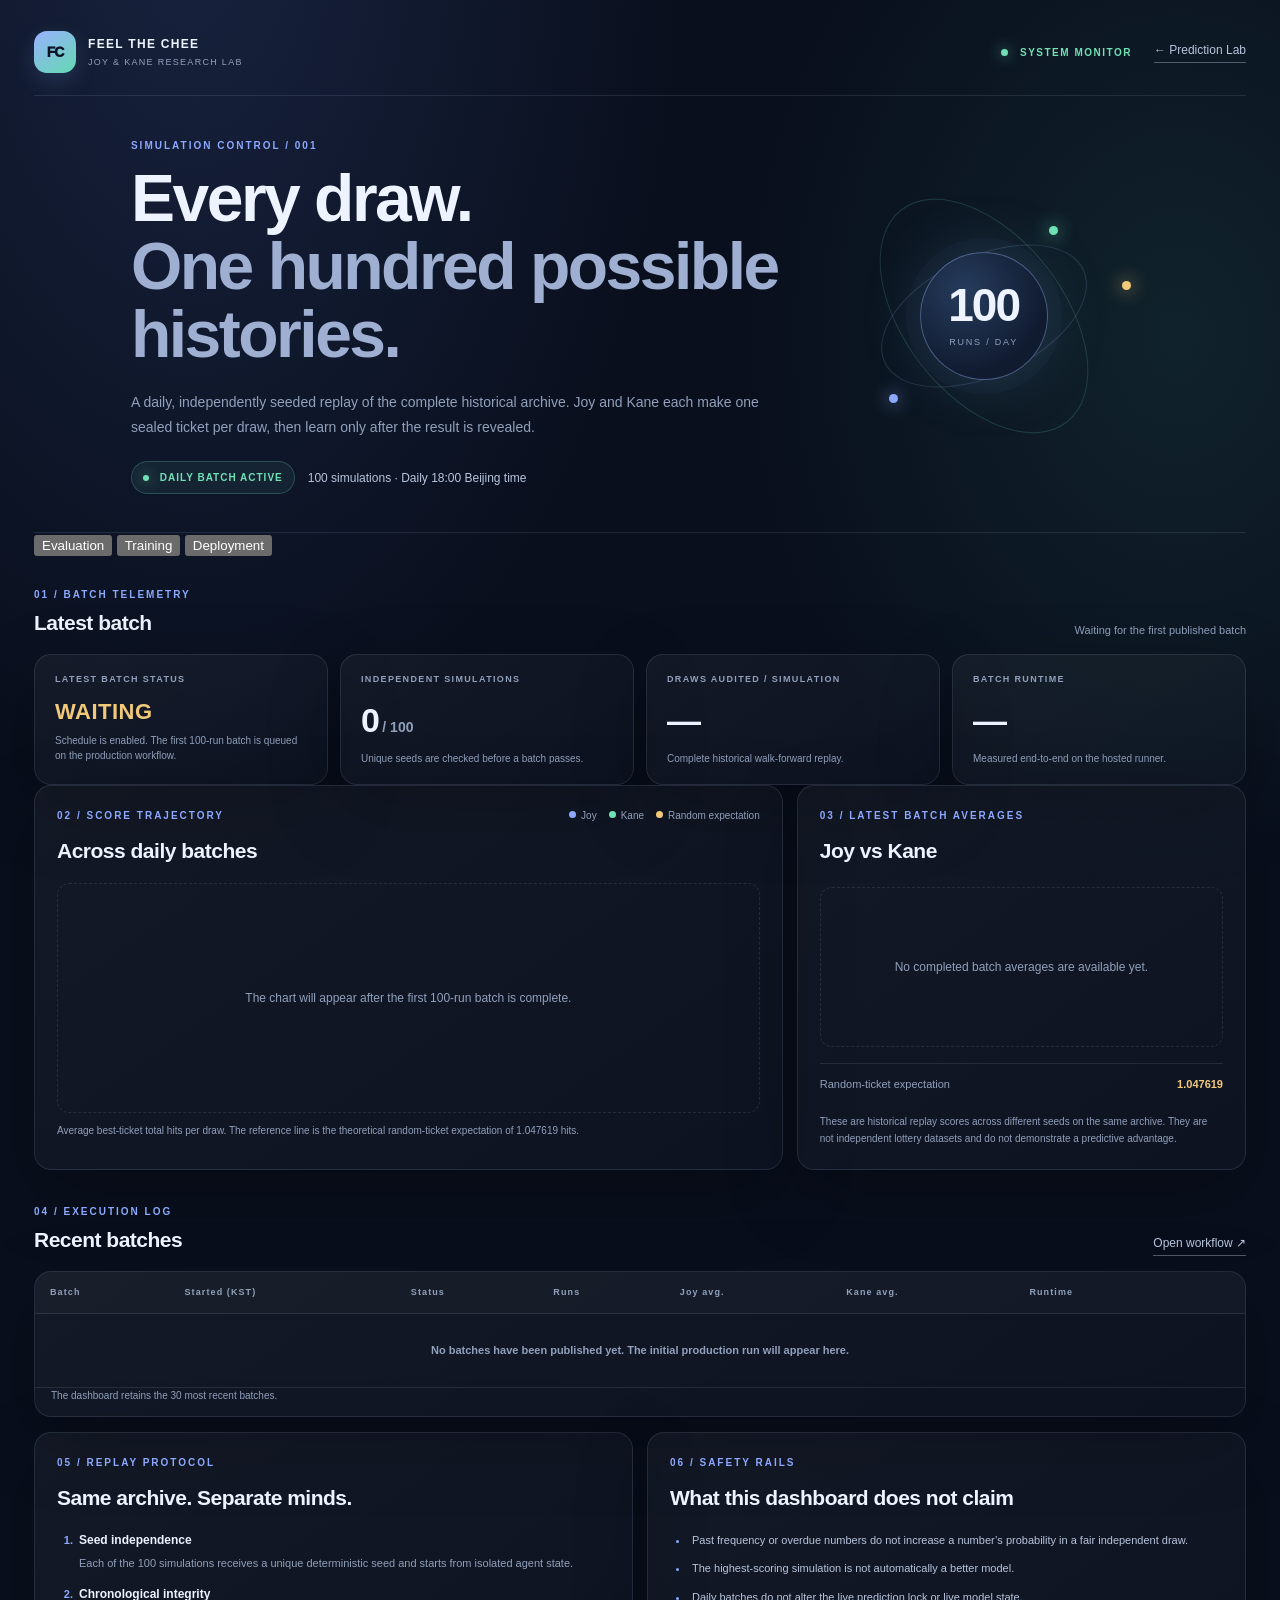
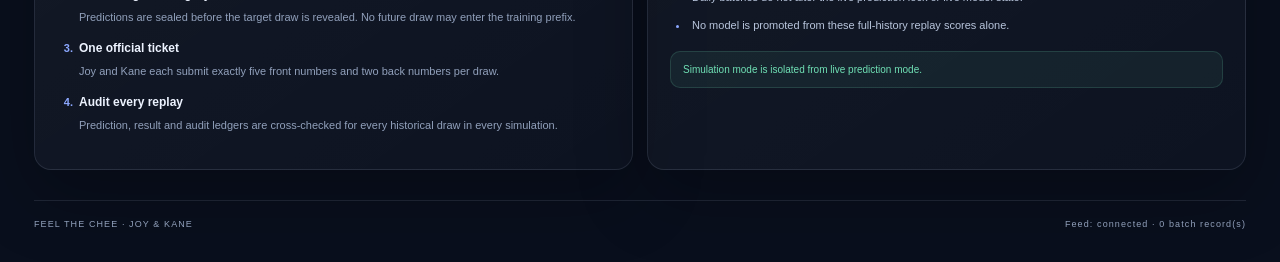
==== simulation.html @ bcec32e4 "Add Model Operations Center sections and navigation" ====
<!DOCTYPE html>
<html lang="en">
<head>
  <meta charset="UTF-8">
  <meta name="viewport" content="width=device-width, initial-scale=1.0">
  <meta name="theme-color" content="#0b1120">
  <title>Simulation Dashboard · Feel the Chee</title>
  <link rel="stylesheet" href="./assets/simulation-dashboard.css?v=20261119-1">
</head>
<body>
  <div class="page-shell">
    <header class="topbar">
      <a class="brand" href="./index.html" aria-label="Back to Feel the Chee home">
        <span class="brand-mark">FC</span>
        <span><strong>FEEL THE CHEE</strong><small>JOY & KANE RESEARCH LAB</small></span>
      </a>
      <div class="topbar-right">
        <span class="live-indicator"><i></i> SYSTEM MONITOR</span>
        <a class="back-link" href="./index.html">← Prediction Lab</a>
      </div>
    </header>
    <main>
      <section class="hero">
        <div class="hero-copy">
          <p class="eyebrow">SIMULATION CONTROL / 001</p>
          <h1>Every draw.<br><span>One hundred possible histories.</span></h1>
          <p class="hero-subtitle">A daily, independently seeded replay of the complete historical archive. Joy and Kane each make one sealed ticket per draw, then learn only after the result is revealed.</p>
          <div class="hero-meta">
            <span class="schedule-pill"><span class="pulse"></span> DAILY BATCH ACTIVE</span>
            <span class="schedule-text">100 simulations · Daily 18:00 Beijing time</span>
          </div>
        </div>
        <div class="hero-visual" aria-hidden="true">
          <div class="orbit orbit-one"></div><div class="orbit orbit-two"></div>
          <div class="core"><span>100</span><small>RUNS / DAY</small></div>
          <div class="orbit-dot dot-a"></div><div class="orbit-dot dot-b"></div><div class="orbit-dot dot-c"></div>
        </div>
      </section>
      <nav class="ops-tabs" aria-label="Model operations sections">
        <button class="ops-tab active" type="button" data-ops-tab="evaluation">Evaluation</button>
        <button class="ops-tab" type="button" data-ops-tab="training">Training</button>
        <button class="ops-tab" type="button" data-ops-tab="deployment">Deployment</button>
      </nav>
      <section class="ops-panel" id="ops-training" hidden>
        <div class="section-heading"><div><p class="eyebrow">01 / LIVE MODEL TELEMETRY</p><h2>Training operations</h2></div><div class="updated-label" id="trainingUpdated">Loading live model state…</div></div>
        <div class="ops-kpi-grid">
          <article class="metric-card"><div class="metric-label">MODEL VERSION</div><div class="metric-value ops-value" id="trainModelVersion">—</div><div class="metric-foot">Current live production model</div></article>
          <article class="metric-card"><div class="metric-label">HISTORICAL OBSERVATIONS</div><div class="metric-value" id="trainObservations">—</div><div class="metric-foot">Chronological draws processed</div></article>
          <article class="metric-card"><div class="metric-label">OPTIMIZER CYCLES / AGENT</div><div class="metric-value" id="trainCycles">—</div><div class="metric-foot">Configured candidate-weight search</div></article>
          <article class="metric-card"><div class="metric-label">LAST TRAINING UPDATE</div><div class="metric-value ops-value" id="trainLastRun">—</div><div class="metric-foot" id="trainRunState">Reading training record</div></article>
        </div>
        <div class="ops-two-col">
          <article class="panel"><div class="panel-heading"><div><p class="eyebrow">JOY / ADAPTIVE HIT MODEL</p><h2>Joy training state</h2></div><span class="ops-chip joy-chip">JOY</span></div><div id="joyTrainingCard" class="ops-agent-state"></div></article>
          <article class="panel"><div class="panel-heading"><div><p class="eyebrow">KANE / ADAPTIVE HIT MODEL</p><h2>Kane training state</h2></div><span class="ops-chip kane-chip">KANE</span></div><div id="kaneTrainingCard" class="ops-agent-state"></div></article>
        </div>
        <article class="panel ops-explainer"><p class="eyebrow">HOW LIVE TRAINING WORKS</p><h2>Learning is separate from simulation</h2><p>The live prediction workflow evaluates sealed historical predictions, scores each reveal and updates each agent's independent signal weights. The daily optimizer searches up to one million candidate weight combinations per agent, subject to its 23-hour minimum interval. Simulation replays do not write to these live states.</p><div class="ops-links"><a href="https://github.com/kanewang0929-ops/feel-the-chee/actions/workflows/sync-draws.yml" target="_blank" rel="noopener">Open live training workflow ↗</a><a href="https://github.com/kanewang0929-ops/feel-the-chee/blob/main/data/joy-kane-model-state.json" target="_blank" rel="noopener">Inspect model-state file ↗</a></div></article>
      </section>
      <section class="ops-panel" id="ops-deployment" hidden>
        <div class="section-heading"><div><p class="eyebrow">03 / RELEASE GOVERNANCE</p><h2>Model deployment</h2></div><div class="updated-label" id="deploymentUpdated">Checking active production model…</div></div>
        <div class="ops-kpi-grid">
          <article class="metric-card"><div class="metric-label">ACTIVE LIVE VERSION</div><div class="metric-value ops-value" id="deployVersion">—</div><div class="metric-foot">Currently serving prediction workflow</div></article>
          <article class="metric-card"><div class="metric-label">LIVE PREDICTION LOCK</div><div class="metric-value ops-value" id="deployIssue">—</div><div class="metric-foot" id="deployLockDate">No lock information</div></article>
          <article class="metric-card"><div class="metric-label">CANDIDATE STATUS</div><div class="metric-value ops-value" id="candidateStatus">NOT READY</div><div class="metric-foot" id="candidateDetail">No approved candidate package has been published.</div></article>
          <article class="metric-card"><div class="metric-label">AUTO-PROMOTION</div><div class="metric-value ops-value">DISABLED</div><div class="metric-foot">Simulation scores never replace live models automatically.</div></article>
        </div>
        <article class="panel deployment-guard">
          <p class="eyebrow">EXPLICIT APPROVAL REQUIRED</p><h2>Promotion gate</h2>
          <p>A candidate must have a traceable model-state package, pass chronological and leakage checks, include a matched random-baseline evaluation, and receive human approval. Only then should a reviewed change be merged into the live model files.</p>
          <ol class="promotion-steps"><li><b>Prepare</b><span>Produce a candidate model-state package from a documented training run.</span></li><li><b>Evaluate</b><span>Run chronological holdout evaluation and compare against the matched random baseline.</span></li><li><b>Review</b><span>Inspect the candidate's evidence, model-weight changes and prediction-lock compatibility.</span></li><li><b>Approve</b><span>Approve a dedicated promotion change. No simulation workflow can do this on its own.</span></li></ol>
          <div class="approval-status" id="approvalStatus">No candidate is currently eligible for promotion. The active live model remains unchanged.</div>
          <div class="ops-links"><a href="https://github.com/kanewang0929-ops/feel-the-chee/actions/workflows/holdout-evaluation.yml" target="_blank" rel="noopener">Run chronological evaluation ↗</a><a href="https://github.com/kanewang0929-ops/feel-the-chee/actions/workflows/sync-draws.yml" target="_blank" rel="noopener">Inspect live workflow ↗</a><a href="https://github.com/kanewang0929-ops/feel-the-chee/pulls" target="_blank" rel="noopener">Review promotion changes ↗</a></div>
        </article>
      </section>
      <section class="ops-panel active" id="ops-evaluation">
      <section class="ops-panel" id="ops-training" hidden>
        <div class="section-heading"><div><p class="eyebrow">01 / LIVE MODEL TELEMETRY</p><h2>Training operations</h2></div><div class="updated-label" id="trainingUpdated">Loading live model state…</div></div>
        <div class="ops-kpi-grid"><article class="metric-card"><div class="metric-label">MODEL VERSION</div><div class="metric-value ops-value" id="trainModelVersion">—</div><div class="metric-foot">Current live production model</div></article><article class="metric-card"><div class="metric-label">HISTORICAL OBSERVATIONS</div><div class="metric-value" id="trainObservations">—</div><div class="metric-foot">Chronological draws processed</div></article><article class="metric-card"><div class="metric-label">OPTIMIZER CYCLES / AGENT</div><div class="metric-value" id="trainCycles">—</div><div class="metric-foot">Configured candidate-weight search</div></article><article class="metric-card"><div class="metric-label">LAST TRAINING UPDATE</div><div class="metric-value ops-value" id="trainLastRun">—</div><div class="metric-foot" id="trainRunState">Reading training record</div></article></div>
        <div class="ops-two-col"><article class="panel"><div class="panel-heading"><div><p class="eyebrow">JOY / ADAPTIVE HIT MODEL</p><h2>Joy training state</h2></div><span class="ops-chip joy-chip">JOY</span></div><div id="joyTrainingCard" class="ops-agent-state"></div></article><article class="panel"><div class="panel-heading"><div><p class="eyebrow">KANE / ADAPTIVE HIT MODEL</p><h2>Kane training state</h2></div><span class="ops-chip kane-chip">KANE</span></div><div id="kaneTrainingCard" class="ops-agent-state"></div></article></div>
        <article class="panel ops-explainer"><p class="eyebrow">HOW LIVE TRAINING WORKS</p><h2>Learning is separate from simulation</h2><p>The live prediction workflow evaluates sealed historical predictions, scores each reveal and updates each agent's independent signal weights. The daily optimizer searches up to one million candidate weight combinations per agent, subject to its 23-hour minimum interval. Simulation replays do not write to these live states.</p><div class="ops-links"><a href="https://github.com/kanewang0929-ops/feel-the-chee/actions/workflows/sync-draws.yml" target="_blank" rel="noopener">Open live training workflow ↗</a><a href="https://github.com/kanewang0929-ops/feel-the-chee/blob/main/data/joy-kane-model-state.json" target="_blank" rel="noopener">Inspect model-state file ↗</a></div></article>
      </section>
      <section class="ops-panel" id="ops-deployment" hidden>
        <div class="section-heading"><div><p class="eyebrow">03 / RELEASE GOVERNANCE</p><h2>Model deployment</h2></div><div class="updated-label" id="deploymentUpdated">Checking active production model…</div></div>
        <div class="ops-kpi-grid"><article class="metric-card"><div class="metric-label">ACTIVE LIVE VERSION</div><div class="metric-value ops-value" id="deployVersion">—</div><div class="metric-foot">Currently serving prediction workflow</div></article><article class="metric-card"><div class="metric-label">LIVE PREDICTION LOCK</div><div class="metric-value ops-value" id="deployIssue">—</div><div class="metric-foot" id="deployLockDate">No lock information</div></article><article class="metric-card"><div class="metric-label">CANDIDATE STATUS</div><div class="metric-value ops-value" id="candidateStatus">NOT READY</div><div class="metric-foot" id="candidateDetail">No approved candidate package has been published.</div></article><article class="metric-card"><div class="metric-label">AUTO-PROMOTION</div><div class="metric-value ops-value">DISABLED</div><div class="metric-foot">Simulation scores never replace live models automatically.</div></article></div>
        <article class="panel deployment-guard"><p class="eyebrow">EXPLICIT APPROVAL REQUIRED</p><h2>Promotion gate</h2><p>A candidate must have a traceable model-state package, pass chronological and leakage checks, include a matched random-baseline evaluation, and receive human approval. Only then should a reviewed change be merged into the live model files.</p><ol class="promotion-steps"><li><b>Prepare</b><span>Produce a candidate model-state package from a documented training run.</span></li><li><b>Evaluate</b><span>Run chronological holdout evaluation and compare against the matched random baseline.</span></li><li><b>Review</b><span>Inspect the candidate's evidence, model-weight changes and prediction-lock compatibility.</span></li><li><b>Approve</b><span>Approve a dedicated promotion change. No simulation workflow can do this on its own.</span></li></ol><div class="approval-status" id="approvalStatus">No candidate is currently eligible for promotion. The active live model remains unchanged.</div><div class="ops-links"><a href="https://github.com/kanewang0929-ops/feel-the-chee/actions/workflows/holdout-evaluation.yml" target="_blank" rel="noopener">Run chronological evaluation ↗</a><a href="https://github.com/kanewang0929-ops/feel-the-chee/actions/workflows/sync-draws.yml" target="_blank" rel="noopener">Inspect live workflow ↗</a><a href="https://github.com/kanewang0929-ops/feel-the-chee/pulls" target="_blank" rel="noopener">Review promotion changes ↗</a></div></article>
      </section>
      <section class="ops-panel active" id="ops-evaluation">
      <section class="section-heading">
        <div><p class="eyebrow">01 / BATCH TELEMETRY</p><h2>Latest batch</h2></div>
        <div class="updated-label" id="updatedAt">Connecting to simulation feed…</div>
      </section>
      <section class="kpi-grid">
        <article class="metric-card"><div class="metric-label">LATEST BATCH STATUS</div><div class="metric-value status-value" id="batchStatus">WAITING</div><div class="metric-foot" id="batchTime">The first production batch will appear here.</div></article>
        <article class="metric-card"><div class="metric-label">INDEPENDENT SIMULATIONS</div><div class="metric-value" id="runCount">0<span class="metric-unit"> / 100</span></div><div class="metric-foot" id="seedCheck">Unique seeds are checked before a batch passes.</div></article>
        <article class="metric-card"><div class="metric-label">DRAWS AUDITED / SIMULATION</div><div class="metric-value" id="drawCount">—</div><div class="metric-foot" id="dateRange">Complete historical walk-forward replay.</div></article>
        <article class="metric-card"><div class="metric-label">BATCH RUNTIME</div><div class="metric-value" id="runtime">—</div><div class="metric-foot">Measured end-to-end on the hosted runner.</div></article>
      </section>
      <section class="performance-grid">
        <article class="panel chart-panel">
          <div class="panel-heading"><div><p class="eyebrow">02 / SCORE TRAJECTORY</p><h2>Across daily batches</h2></div><div class="legend"><span class="legend-joy">Joy</span><span class="legend-kane">Kane</span><span class="legend-baseline">Random expectation</span></div></div>
          <div id="historyChart" class="chart-wrap"><div class="empty-state">The chart will appear after the first 100-run batch is complete.</div></div>
          <p class="chart-note">Average best-ticket total hits per draw. The reference line is the theoretical random-ticket expectation of 1.047619 hits.</p>
        </article>
        <article class="panel benchmark-panel">
          <p class="eyebrow">03 / LATEST BATCH AVERAGES</p><h2>Joy vs Kane</h2>
          <div id="agentScores" class="agent-scores"><div class="empty-state">Waiting for the first completed batch…</div></div>
          <div class="benchmark-line"><span>Random-ticket expectation</span><strong>1.047619</strong></div>
          <p class="caveat">These are historical replay scores across different seeds on the same archive. They are not independent lottery datasets and do not demonstrate a predictive advantage.</p>
        </article>
      </section>
      <section class="section-heading history-heading">
        <div><p class="eyebrow">04 / EXECUTION LOG</p><h2>Recent batches</h2></div>
        <a class="github-link" href="https://github.com/kanewang0929-ops/feel-the-chee/actions/workflows/daily-simulation-batch.yml" target="_blank" rel="noopener">Open workflow ↗</a>
      </section>
      <section class="panel table-panel">
        <div class="table-scroll"><table><thead><tr><th>Batch</th><th>Started (KST)</th><th>Status</th><th>Runs</th><th>Joy avg.</th><th>Kane avg.</th><th>Runtime</th><th></th></tr></thead><tbody id="batchRows"><tr><td colspan="8" class="empty-cell">No completed batches have been published yet.</td></tr></tbody></table></div>
        <p class="table-foot" id="historyMeta">The dashboard retains the 30 most recent batches.</p>
      </section>
      <section class="method-grid">
        <article class="method-card">
          <p class="eyebrow">05 / REPLAY PROTOCOL</p><h2>Same archive. Separate minds.</h2>
          <ol>
            <li><b>Seed independence</b><span>Each of the 100 simulations receives a unique deterministic seed and starts from isolated agent state.</span></li>
            <li><b>Chronological integrity</b><span>Predictions are sealed before the target draw is revealed. No future draw may enter the training prefix.</span></li>
            <li><b>One official ticket</b><span>Joy and Kane each submit exactly five front numbers and two back numbers per draw.</span></li>
            <li><b>Audit every replay</b><span>Prediction, result and audit ledgers are cross-checked for every historical draw in every simulation.</span></li>
          </ol>
        </article>
        <article class="method-card guardrail-card">
          <p class="eyebrow">06 / SAFETY RAILS</p><h2>What this dashboard does not claim</h2>
          <ul>
            <li>Past frequency or overdue numbers do not increase a number’s probability in a fair independent draw.</li>
            <li>The highest-scoring simulation is not automatically a better model.</li>
            <li>Daily batches do not alter the live prediction lock or live model state.</li>
            <li>No model is promoted from these full-history replay scores alone.</li>
          </ul>
          <div class="guardrail-note">Simulation mode is isolated from live prediction mode.</div>
        </article>
      </section>
      </section>
    </main>
    <footer class="footer"><span>FEEL THE CHEE · JOY & KANE</span><span id="feedStatus">Dashboard feed: checking…</span></footer>
  </div>
  <script src="./assets/simulation-dashboard.js?v=20261119-ops1"></script>
  <script src="./assets/model-operations.js?v=20261119-ops1"></script>
</body>
</html>
---- assets/simulation-dashboard.css ----
:root{color-scheme:dark;--bg:#090f1d;--surface:#111a2d;--surface-2:#162238;--line:rgba(193,210,242,.12);--text:#edf3ff;--muted:#91a0bb;--soft:#b8c5dc;--blue:#8ca8ff;--mint:#70e0b5;--gold:#f2c879;--red:#ff8585;--shadow:0 24px 70px rgba(0,0,0,.28)}
*{box-sizing:border-box}body{margin:0;background:radial-gradient(ellipse at 15% -5%,rgba(82,112,195,.20),transparent 32%),radial-gradient(ellipse at 92% 18%,rgba(67,174,145,.12),transparent 26%),var(--bg);color:var(--text);font-family:Inter,"Segoe UI",Arial,sans-serif;line-height:1.5}a{color:inherit;text-decoration:none}.page-shell{max-width:1380px;margin:0 auto;padding:26px 34px 30px}
.topbar{display:flex;align-items:center;justify-content:space-between;padding:5px 0 22px;border-bottom:1px solid var(--line)}.brand{display:flex;align-items:center;gap:12px}.brand-mark{display:grid;place-items:center;width:42px;height:42px;border-radius:13px;background:linear-gradient(145deg,#9ab1ff,#62d9b1);color:#0a1424;font-size:14px;font-weight:950;letter-spacing:-1px;box-shadow:0 8px 22px rgba(104,151,220,.2)}.brand strong,.brand small{display:block;letter-spacing:1.3px}.brand strong{font-size:12px}.brand small{font-size:9px;color:var(--muted);margin-top:3px}.topbar-right{display:flex;align-items:center;gap:22px}.live-indicator{font-size:10px;letter-spacing:1.5px;color:var(--mint);font-weight:800}.live-indicator i,.pulse{display:inline-block;width:7px;height:7px;border-radius:50%;background:var(--mint);margin-right:8px;box-shadow:0 0 14px rgba(112,224,181,.8)}.back-link,.github-link{font-size:12px;color:var(--soft);border-bottom:1px solid rgba(184,197,220,.4);padding-bottom:3px}
.hero{display:grid;grid-template-columns:1.35fr .65fr;align-items:center;min-height:335px;padding:42px 8% 38px;border-bottom:1px solid var(--line);position:relative;overflow:hidden}.eyebrow{font-size:10px;font-weight:850;letter-spacing:2px;color:var(--blue);margin:0 0 12px}.hero h1{font-size:clamp(38px,5.2vw,66px);line-height:1.03;letter-spacing:-2.5px;margin:0;max-width:760px}.hero h1 span{color:#9eafd2}.hero-subtitle{max-width:650px;color:var(--muted);font-size:14px;line-height:1.8;margin:21px 0}.hero-meta{display:flex;align-items:center;gap:13px;flex-wrap:wrap}.schedule-pill{font-size:10px;font-weight:900;letter-spacing:1px;padding:8px 11px;border:1px solid rgba(112,224,181,.23);border-radius:999px;color:var(--mint);background:rgba(112,224,181,.07)}.schedule-pill .pulse{width:6px;height:6px;margin-right:7px}.schedule-text{font-size:12px;color:var(--soft)}
.hero-visual{height:230px;position:relative;display:grid;place-items:center}.core{z-index:2;width:128px;height:128px;border-radius:50%;display:flex;flex-direction:column;align-items:center;justify-content:center;background:radial-gradient(circle at 35% 30%,#263c5d,#101b30 68%);border:1px solid rgba(160,190,255,.38);box-shadow:0 0 0 14px rgba(126,160,222,.035),0 0 65px rgba(109,153,221,.18)}.core span{font-size:46px;font-weight:850;letter-spacing:-2px;line-height:1}.core small{font-size:9px;color:var(--muted);letter-spacing:1.8px;margin-top:8px}.orbit{position:absolute;border:1px solid rgba(150,177,230,.18);border-radius:50%;transform:rotate(-25deg)}.orbit-one{width:220px;height:120px}.orbit-two{width:270px;height:160px;transform:rotate(52deg);border-color:rgba(112,224,181,.18)}.orbit-dot{position:absolute;width:9px;height:9px;border-radius:50%;z-index:3}.dot-a{top:25px;left:calc(50% + 65px);background:var(--mint);box-shadow:0 0 18px var(--mint)}.dot-b{bottom:28px;left:calc(50% - 95px);background:var(--blue);box-shadow:0 0 18px var(--blue)}.dot-c{top:80px;right:18px;background:var(--gold);box-shadow:0 0 18px var(--gold)}
.section-heading{display:flex;align-items:flex-end;justify-content:space-between;gap:16px;margin:30px 0 15px}.section-heading h2,.panel h2,.method-card h2{font-size:21px;letter-spacing:-.5px;margin:0}.section-heading .eyebrow{margin-bottom:5px}.updated-label{font-size:11px;color:var(--muted)}
.kpi-grid{display:grid;grid-template-columns:repeat(4,1fr);gap:12px}.metric-card,.panel,.method-card{border:1px solid var(--line);border-radius:17px;background:linear-gradient(145deg,rgba(255,255,255,.045),rgba(255,255,255,.018));box-shadow:var(--shadow)}.metric-card{padding:18px 20px;min-height:126px}.metric-label{font-size:9px;letter-spacing:1.35px;color:var(--muted);font-weight:850}.metric-value{font-size:34px;letter-spacing:-1.5px;font-weight:820;margin:9px 0 5px;font-variant-numeric:tabular-nums}.metric-value .metric-unit{font-size:14px;letter-spacing:0;color:var(--muted);font-weight:600}.status-value{font-size:22px;letter-spacing:.5px;color:var(--gold)}.status-value.completed{color:var(--mint)}.status-value.failed{color:var(--red)}.metric-foot{color:var(--muted);font-size:10px;line-height:1.5}
.performance-grid{display:grid;grid-template-columns:1.25fr .75fr;gap:14px}.panel{padding:22px}.panel-heading{display:flex;align-items:flex-start;justify-content:space-between;gap:14px}.legend{display:flex;gap:12px;flex-wrap:wrap;color:var(--muted);font-size:10px}.legend span:before{content:"";display:inline-block;width:7px;height:7px;border-radius:50%;margin-right:5px;vertical-align:1px}.legend-joy:before{background:var(--blue)}.legend-kane:before{background:var(--mint)}.legend-baseline:before{background:var(--gold)}.chart-wrap{height:230px;position:relative;margin-top:16px}.chart-wrap svg{width:100%;height:100%;overflow:visible}.chart-note,.caveat{font-size:10px;line-height:1.7;color:var(--muted);margin:9px 0 0}.empty-state{height:100%;min-height:160px;display:grid;place-items:center;text-align:center;color:var(--muted);font-size:12px;padding:20px;border:1px dashed var(--line);border-radius:12px}
.agent-scores{display:grid;gap:11px;margin:20px 0 16px}.agent-score{padding:15px;border:1px solid var(--line);border-radius:13px;background:rgba(255,255,255,.025)}.agent-score-head{display:flex;align-items:center;justify-content:space-between;gap:12px}.agent-name{font-size:12px;font-weight:850;letter-spacing:.8px}.agent-score-number{font-size:25px;font-weight:850;letter-spacing:-1px;font-variant-numeric:tabular-nums}.agent-score-sub{display:flex;justify-content:space-between;gap:8px;margin-top:8px;color:var(--muted);font-size:10px}.score-track{height:5px;background:rgba(255,255,255,.07);border-radius:9px;margin-top:10px;overflow:hidden}.score-fill{height:100%;border-radius:9px}.joy-fill{background:linear-gradient(90deg,#829fff,#b5c4ff)}.kane-fill{background:linear-gradient(90deg,#50c99e,#a4efd1)}.benchmark-line{display:flex;justify-content:space-between;gap:12px;padding:12px 0;border-top:1px solid var(--line);font-size:11px;color:var(--muted)}.benchmark-line strong{color:var(--gold);font-variant-numeric:tabular-nums}
.history-heading{margin-top:34px}.table-panel{padding:0;overflow:hidden}.table-scroll{overflow:auto}table{width:100%;border-collapse:collapse;min-width:760px}th,td{padding:14px 15px;border-bottom:1px solid var(--line);text-align:left;font-size:11px;white-space:nowrap}th{font-size:9px;letter-spacing:1.1px;color:var(--muted);font-weight:850;background:rgba(255,255,255,.02)}td{color:var(--soft);font-variant-numeric:tabular-nums}td:first-child{color:var(--text);font-weight:800}.table-status{display:inline-flex;padding:4px 8px;border-radius:999px;font-size:9px;font-weight:850;letter-spacing:.5px}.table-status.completed{background:rgba(112,224,181,.10);color:var(--mint)}.table-status.failed{background:rgba(255,133,133,.12);color:var(--red)}.run-link{color:var(--blue);font-weight:800}.empty-cell{text-align:center!important;color:var(--muted)!important;padding:28px!important}.table-foot{font-size:10px;color:var(--muted);padding:0 16px 13px;margin:0}
.method-grid{display:grid;grid-template-columns:1fr 1fr;gap:14px;margin-top:15px}.method-card{padding:22px}.method-card ol,.method-card ul{padding-left:19px;margin:18px 0 0}.method-card li{padding:0 0 13px 3px;color:var(--soft);font-size:11px;line-height:1.65}.method-card li::marker{color:var(--blue);font-weight:900}.method-card li b{display:block;color:var(--text);font-size:12px;margin-bottom:3px}.method-card li span{color:var(--muted)}.guardrail-card li{padding-bottom:10px}.guardrail-note{margin-top:7px;padding:10px 12px;border-radius:10px;background:rgba(112,224,181,.07);border:1px solid rgba(112,224,181,.16);font-size:10px;color:var(--mint)}.footer{display:flex;justify-content:space-between;gap:15px;border-top:1px solid var(--line);margin-top:30px;padding-top:17px;color:var(--muted);font-size:9px;letter-spacing:1.1px}
@media(max-width:900px){.page-shell{padding:20px}.hero{padding:32px 2%;grid-template-columns:1fr .55fr}.performance-grid{grid-template-columns:1fr}.kpi-grid{grid-template-columns:repeat(2,1fr)}}
@media(max-width:620px){.page-shell{padding:14px}.topbar{align-items:flex-start}.topbar-right{align-items:flex-end;flex-direction:column;gap:8px}.live-indicator{font-size:8px}.hero{grid-template-columns:1fr;padding:34px 1% 25px}.hero-visual{height:175px}.core{width:105px;height:105px}.core span{font-size:38px}.orbit-one{width:190px}.orbit-two{width:220px}.dot-c{right:calc(50% - 125px)}.hero h1{font-size:41px}.section-heading{align-items:flex-start;flex-direction:column}.kpi-grid{grid-template-columns:1fr 1fr;gap:8px}.metric-card{padding:14px;min-height:116px}.metric-value{font-size:28px}.metric-label{font-size:8px}.panel,.method-card{padding:17px}.panel-heading{flex-direction:column}.method-grid{grid-template-columns:1fr}.footer{flex-direction:column}.updated-label{font-size:10px}}
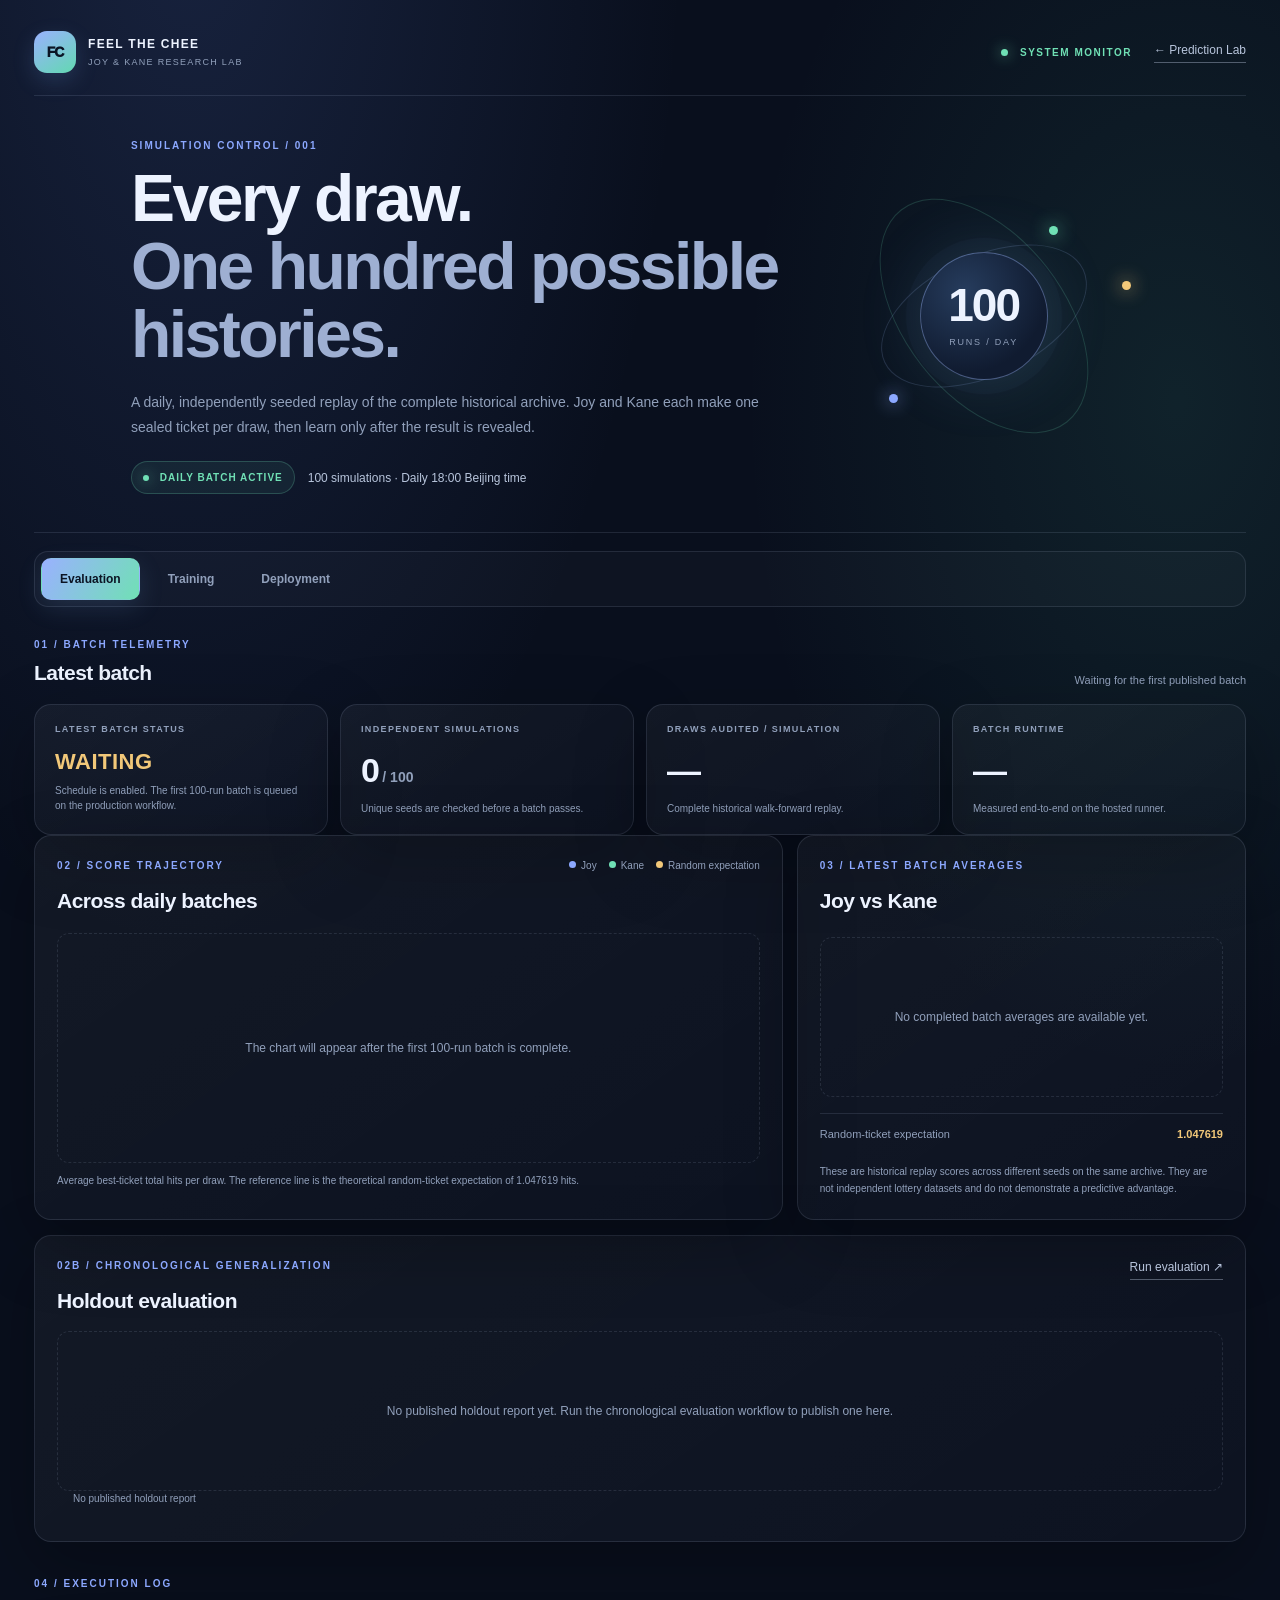
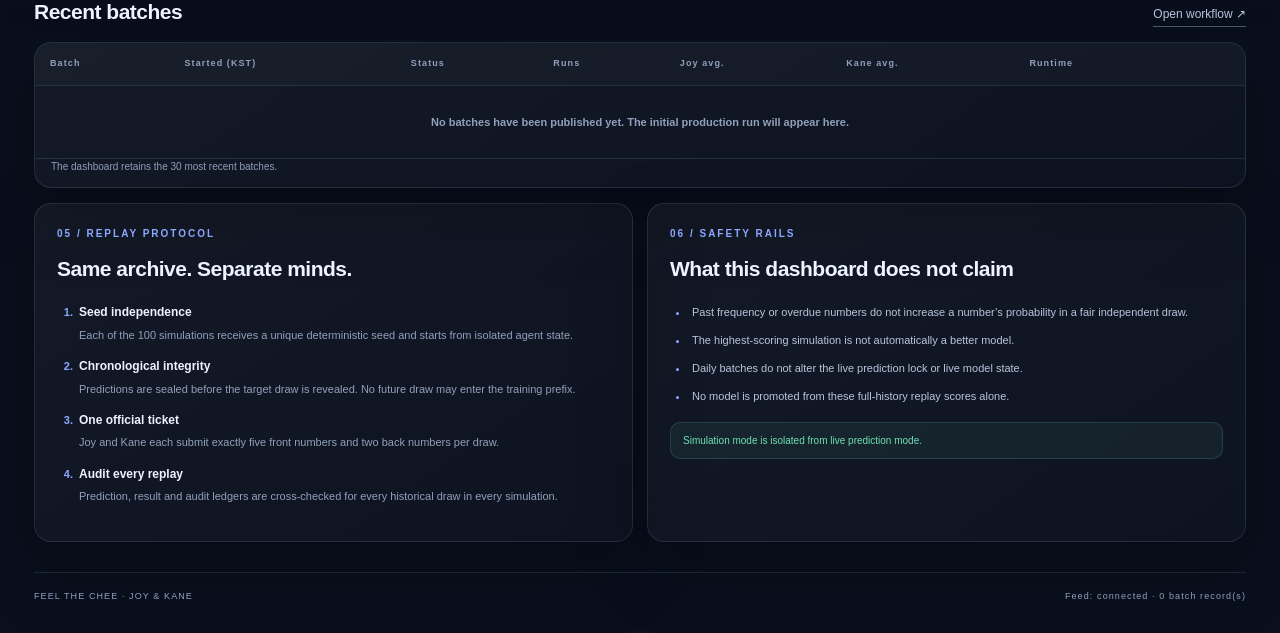
==== commit 3cbfbacf: "Add holdout evaluation panel to operations center" ====
--- a/simulation.html
+++ b/simulation.html
@@ -107,6 +107,11 @@
           <p class="caveat">These are historical replay scores across different seeds on the same archive. They are not independent lottery datasets and do not demonstrate a predictive advantage.</p>
         </article>
       </section>
+      <article class="panel holdout-panel">
+        <div class="panel-heading"><div><p class="eyebrow">02B / CHRONOLOGICAL GENERALIZATION</p><h2>Holdout evaluation</h2></div><a class="github-link" href="https://github.com/kanewang0929-ops/feel-the-chee/actions/workflows/holdout-evaluation.yml" target="_blank" rel="noopener">Run evaluation ↗</a></div>
+        <div id="holdoutMetrics"><div class="empty-state">Loading latest published holdout report…</div></div>
+        <p class="table-foot" id="holdoutMeta">Chronological validation and final-test report.</p>
+      </article>
       <section class="section-heading history-heading">
         <div><p class="eyebrow">04 / EXECUTION LOG</p><h2>Recent batches</h2></div>
         <a class="github-link" href="https://github.com/kanewang0929-ops/feel-the-chee/actions/workflows/daily-simulation-batch.yml" target="_blank" rel="noopener">Open workflow ↗</a>
--- a/assets/simulation-dashboard.css
+++ b/assets/simulation-dashboard.css
@@ -11,3 +11,8 @@
 .method-grid{display:grid;grid-template-columns:1fr 1fr;gap:14px;margin-top:15px}.method-card{padding:22px}.method-card ol,.method-card ul{padding-left:19px;margin:18px 0 0}.method-card li{padding:0 0 13px 3px;color:var(--soft);font-size:11px;line-height:1.65}.method-card li::marker{color:var(--blue);font-weight:900}.method-card li b{display:block;color:var(--text);font-size:12px;margin-bottom:3px}.method-card li span{color:var(--muted)}.guardrail-card li{padding-bottom:10px}.guardrail-note{margin-top:7px;padding:10px 12px;border-radius:10px;background:rgba(112,224,181,.07);border:1px solid rgba(112,224,181,.16);font-size:10px;color:var(--mint)}.footer{display:flex;justify-content:space-between;gap:15px;border-top:1px solid var(--line);margin-top:30px;padding-top:17px;color:var(--muted);font-size:9px;letter-spacing:1.1px}
 @media(max-width:900px){.page-shell{padding:20px}.hero{padding:32px 2%;grid-template-columns:1fr .55fr}.performance-grid{grid-template-columns:1fr}.kpi-grid{grid-template-columns:repeat(2,1fr)}}
 @media(max-width:620px){.page-shell{padding:14px}.topbar{align-items:flex-start}.topbar-right{align-items:flex-end;flex-direction:column;gap:8px}.live-indicator{font-size:8px}.hero{grid-template-columns:1fr;padding:34px 1% 25px}.hero-visual{height:175px}.core{width:105px;height:105px}.core span{font-size:38px}.orbit-one{width:190px}.orbit-two{width:220px}.dot-c{right:calc(50% - 125px)}.hero h1{font-size:41px}.section-heading{align-items:flex-start;flex-direction:column}.kpi-grid{grid-template-columns:1fr 1fr;gap:8px}.metric-card{padding:14px;min-height:116px}.metric-value{font-size:28px}.metric-label{font-size:8px}.panel,.method-card{padding:17px}.panel-heading{flex-direction:column}.method-grid{grid-template-columns:1fr}.footer{flex-direction:column}.updated-label{font-size:10px}}
+
+/* Model Operations Center */
+.ops-tabs{display:flex;gap:9px;flex-wrap:wrap;margin:18px 0 22px;padding:6px;border:1px solid var(--line);border-radius:14px;background:rgba(255,255,255,.025)}.ops-tab{border:1px solid transparent;border-radius:10px;background:transparent;color:var(--muted);padding:11px 18px;font:inherit;font-size:12px;font-weight:800;cursor:pointer}.ops-tab:hover{color:var(--text);background:rgba(255,255,255,.04)}.ops-tab.active{color:#0b1424;background:linear-gradient(120deg,#9ab1ff,#70e0b5);box-shadow:0 8px 24px rgba(112,160,220,.16)}.ops-panel[hidden]{display:none!important}.ops-panel{animation:opsFade .22s ease}@keyframes opsFade{from{opacity:.5;transform:translateY(4px)}to{opacity:1;transform:translateY(0)}}.ops-kpi-grid{display:grid;grid-template-columns:repeat(4,minmax(0,1fr));gap:12px;margin-bottom:15px}.ops-value{font-size:19px;line-height:1.3;overflow-wrap:anywhere}.ops-two-col{display:grid;grid-template-columns:1fr 1fr;gap:14px}.ops-agent-state{margin-top:16px}.ops-data-row{display:flex;justify-content:space-between;gap:15px;padding:9px 0;border-bottom:1px solid var(--line);font-size:11px;color:var(--muted)}.ops-data-row strong{color:var(--text);text-align:right;font-variant-numeric:tabular-nums}.ops-chip{font-size:10px;font-weight:900;border:1px solid var(--line);padding:6px 10px;border-radius:999px}.joy-chip{color:var(--blue);background:rgba(140,168,255,.08)}.kane-chip{color:var(--mint);background:rgba(112,224,181,.08)}.weight-heading{font-size:10px;font-weight:850;letter-spacing:1px;color:var(--soft);margin:17px 0 5px;text-transform:uppercase}.weight-area{margin-top:13px}.weight-area h4{font-size:10px;text-transform:uppercase;letter-spacing:1px;color:var(--muted);margin:0 0 8px}.weight-row{display:grid;grid-template-columns:90px 1fr 48px;align-items:center;gap:9px;margin:7px 0;font-size:10px;color:var(--soft)}.weight-row b{text-align:right;color:var(--text);font-variant-numeric:tabular-nums}.weight-track{height:7px;border-radius:8px;background:rgba(255,255,255,.07);overflow:hidden}.weight-track i{display:block;height:100%;background:linear-gradient(90deg,#829fff,#70e0b5);border-radius:8px}.ops-explainer,.deployment-guard{margin-top:15px}.ops-explainer p:not(.eyebrow),.deployment-guard>p:not(.eyebrow){max-width:900px;color:var(--muted);font-size:12px;line-height:1.8}.ops-links{display:flex;gap:18px;flex-wrap:wrap;margin-top:16px}.ops-links a{font-size:11px;font-weight:800;color:var(--blue);border-bottom:1px solid rgba(140,168,255,.35);padding-bottom:3px}.promotion-steps{padding-left:20px;margin:17px 0}.promotion-steps li{padding:7px 0;color:var(--text);font-size:12px}.promotion-steps li span{display:block;color:var(--muted);font-size:11px;margin-top:3px}.approval-status{padding:13px 15px;border:1px solid rgba(242,200,121,.25);border-radius:11px;background:rgba(242,200,121,.06);color:var(--gold);font-size:11px;line-height:1.6}#holdoutMetrics{margin-top:14px}.holdout-panel{margin-top:15px}
+@media(max-width:900px){.ops-kpi-grid{grid-template-columns:repeat(2,minmax(0,1fr))}.ops-two-col{grid-template-columns:1fr}}
+@media(max-width:560px){.ops-tabs{display:grid;grid-template-columns:repeat(3,1fr)}.ops-tab{padding:10px 6px;font-size:10px}.ops-kpi-grid{gap:8px}.ops-value{font-size:15px}.weight-row{grid-template-columns:75px 1fr 43px}.ops-links{gap:12px;flex-direction:column}}
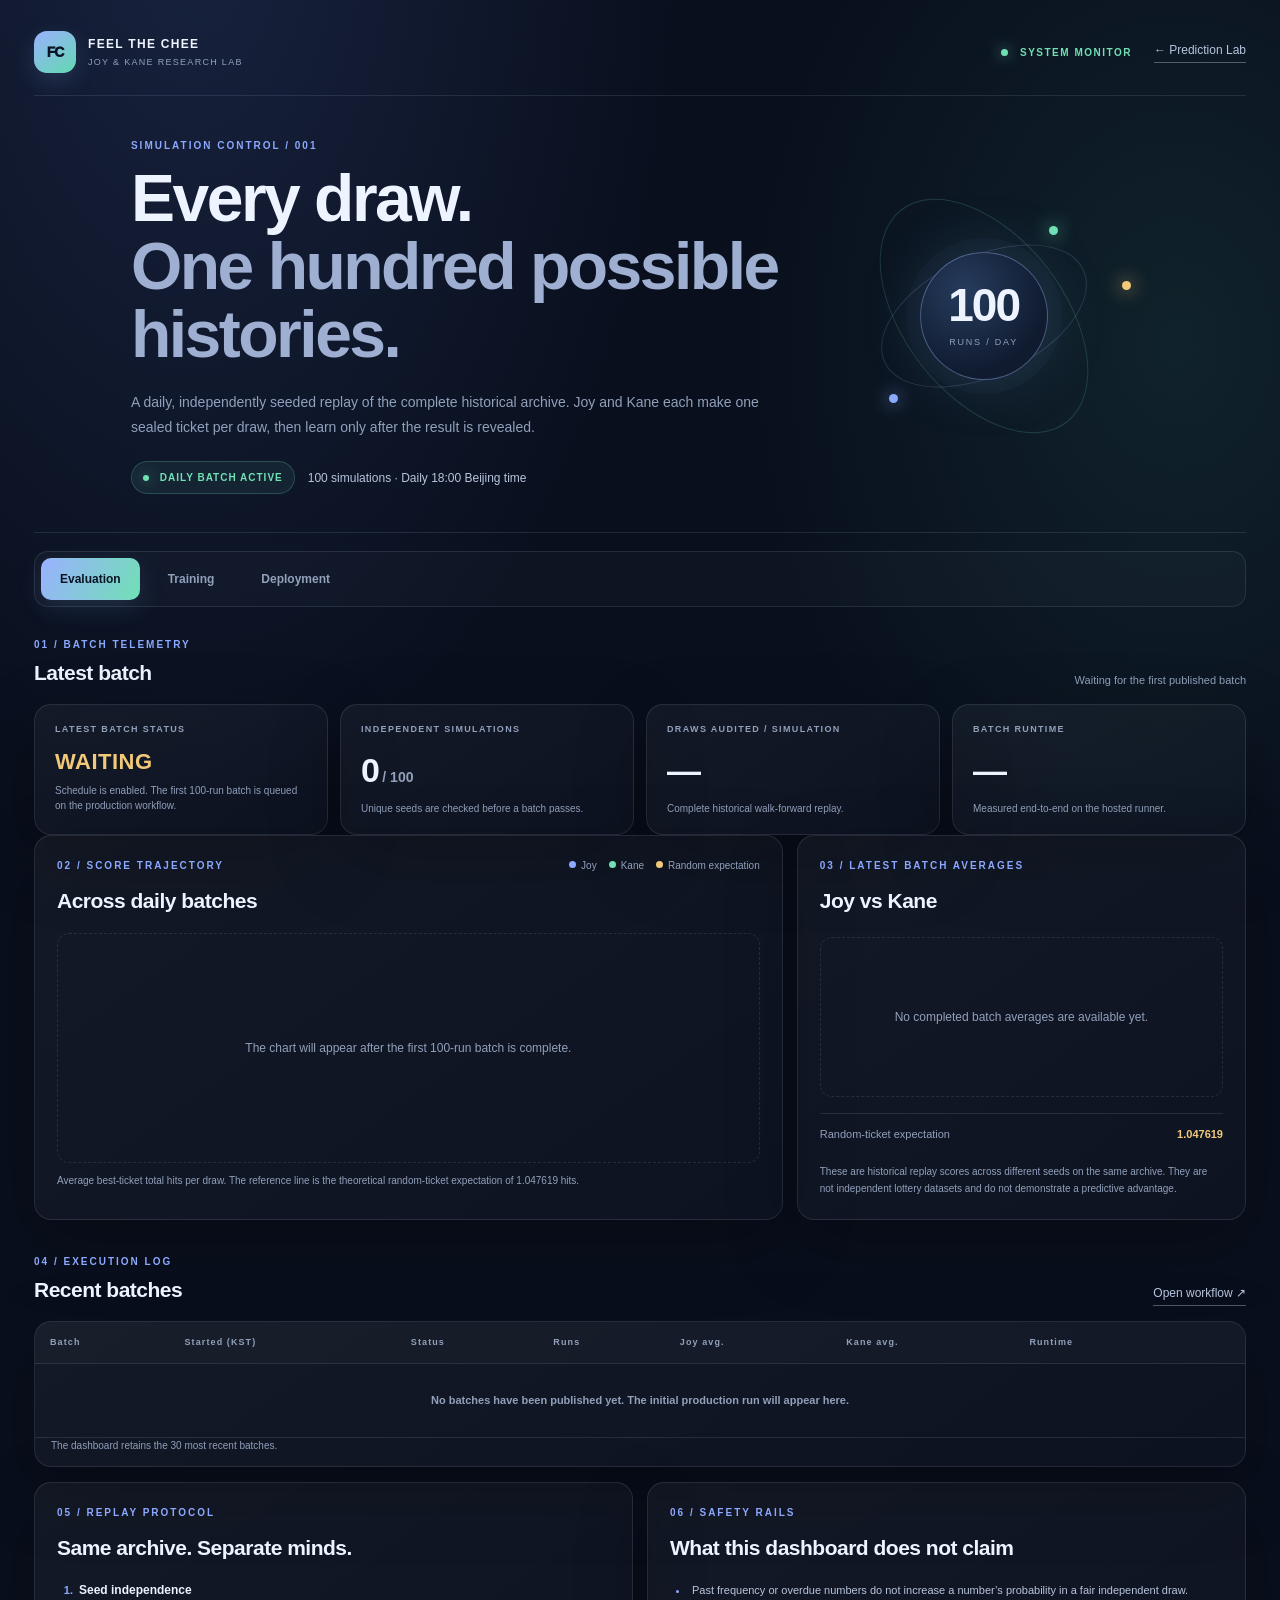
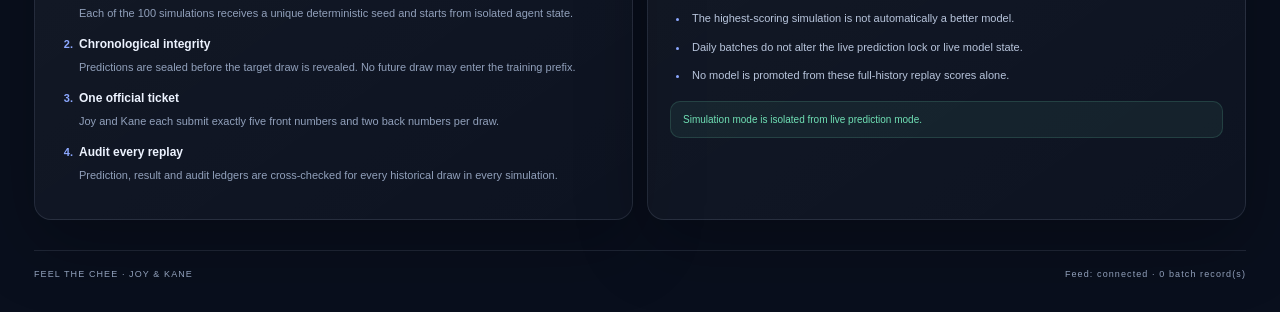
==== commit 46851c1d: "Fix Model Operations Center navigation and panel structure" ====
--- a/simulation.html
+++ b/simulation.html
@@ -36,55 +36,22 @@
           <div class="orbit-dot dot-a"></div><div class="orbit-dot dot-b"></div><div class="orbit-dot dot-c"></div>
         </div>
       </section>
-      <nav class="ops-tabs" aria-label="Model operations sections">
-        <button class="ops-tab active" type="button" data-ops-tab="evaluation">Evaluation</button>
-        <button class="ops-tab" type="button" data-ops-tab="training">Training</button>
-        <button class="ops-tab" type="button" data-ops-tab="deployment">Deployment</button>
+        <nav class="ops-tabs" aria-label="Model operations sections">
+        <button class="ops-tab active" type="button" data-ops-tab="evaluation">Evaluation</button><button class="ops-tab" type="button" data-ops-tab="training">Training</button><button class="ops-tab" type="button" data-ops-tab="deployment">Deployment</button>
       </nav>
-      <section class="ops-panel" id="ops-training" hidden>
-        <div class="section-heading"><div><p class="eyebrow">01 / LIVE MODEL TELEMETRY</p><h2>Training operations</h2></div><div class="updated-label" id="trainingUpdated">Loading live model state…</div></div>
-        <div class="ops-kpi-grid">
-          <article class="metric-card"><div class="metric-label">MODEL VERSION</div><div class="metric-value ops-value" id="trainModelVersion">—</div><div class="metric-foot">Current live production model</div></article>
-          <article class="metric-card"><div class="metric-label">HISTORICAL OBSERVATIONS</div><div class="metric-value" id="trainObservations">—</div><div class="metric-foot">Chronological draws processed</div></article>
-          <article class="metric-card"><div class="metric-label">OPTIMIZER CYCLES / AGENT</div><div class="metric-value" id="trainCycles">—</div><div class="metric-foot">Configured candidate-weight search</div></article>
-          <article class="metric-card"><div class="metric-label">LAST TRAINING UPDATE</div><div class="metric-value ops-value" id="trainLastRun">—</div><div class="metric-foot" id="trainRunState">Reading training record</div></article>
-        </div>
-        <div class="ops-two-col">
-          <article class="panel"><div class="panel-heading"><div><p class="eyebrow">JOY / ADAPTIVE HIT MODEL</p><h2>Joy training state</h2></div><span class="ops-chip joy-chip">JOY</span></div><div id="joyTrainingCard" class="ops-agent-state"></div></article>
-          <article class="panel"><div class="panel-heading"><div><p class="eyebrow">KANE / ADAPTIVE HIT MODEL</p><h2>Kane training state</h2></div><span class="ops-chip kane-chip">KANE</span></div><div id="kaneTrainingCard" class="ops-agent-state"></div></article>
-        </div>
-        <article class="panel ops-explainer"><p class="eyebrow">HOW LIVE TRAINING WORKS</p><h2>Learning is separate from simulation</h2><p>The live prediction workflow evaluates sealed historical predictions, scores each reveal and updates each agent's independent signal weights. The daily optimizer searches up to one million candidate weight combinations per agent, subject to its 23-hour minimum interval. Simulation replays do not write to these live states.</p><div class="ops-links"><a href="https://github.com/kanewang0929-ops/feel-the-chee/actions/workflows/sync-draws.yml" target="_blank" rel="noopener">Open live training workflow ↗</a><a href="https://github.com/kanewang0929-ops/feel-the-chee/blob/main/data/joy-kane-model-state.json" target="_blank" rel="noopener">Inspect model-state file ↗</a></div></article>
-      </section>
-      <section class="ops-panel" id="ops-deployment" hidden>
-        <div class="section-heading"><div><p class="eyebrow">03 / RELEASE GOVERNANCE</p><h2>Model deployment</h2></div><div class="updated-label" id="deploymentUpdated">Checking active production model…</div></div>
-        <div class="ops-kpi-grid">
-          <article class="metric-card"><div class="metric-label">ACTIVE LIVE VERSION</div><div class="metric-value ops-value" id="deployVersion">—</div><div class="metric-foot">Currently serving prediction workflow</div></article>
-          <article class="metric-card"><div class="metric-label">LIVE PREDICTION LOCK</div><div class="metric-value ops-value" id="deployIssue">—</div><div class="metric-foot" id="deployLockDate">No lock information</div></article>
-          <article class="metric-card"><div class="metric-label">CANDIDATE STATUS</div><div class="metric-value ops-value" id="candidateStatus">NOT READY</div><div class="metric-foot" id="candidateDetail">No approved candidate package has been published.</div></article>
-          <article class="metric-card"><div class="metric-label">AUTO-PROMOTION</div><div class="metric-value ops-value">DISABLED</div><div class="metric-foot">Simulation scores never replace live models automatically.</div></article>
-        </div>
-        <article class="panel deployment-guard">
-          <p class="eyebrow">EXPLICIT APPROVAL REQUIRED</p><h2>Promotion gate</h2>
-          <p>A candidate must have a traceable model-state package, pass chronological and leakage checks, include a matched random-baseline evaluation, and receive human approval. Only then should a reviewed change be merged into the live model files.</p>
-          <ol class="promotion-steps"><li><b>Prepare</b><span>Produce a candidate model-state package from a documented training run.</span></li><li><b>Evaluate</b><span>Run chronological holdout evaluation and compare against the matched random baseline.</span></li><li><b>Review</b><span>Inspect the candidate's evidence, model-weight changes and prediction-lock compatibility.</span></li><li><b>Approve</b><span>Approve a dedicated promotion change. No simulation workflow can do this on its own.</span></li></ol>
-          <div class="approval-status" id="approvalStatus">No candidate is currently eligible for promotion. The active live model remains unchanged.</div>
-          <div class="ops-links"><a href="https://github.com/kanewang0929-ops/feel-the-chee/actions/workflows/holdout-evaluation.yml" target="_blank" rel="noopener">Run chronological evaluation ↗</a><a href="https://github.com/kanewang0929-ops/feel-the-chee/actions/workflows/sync-draws.yml" target="_blank" rel="noopener">Inspect live workflow ↗</a><a href="https://github.com/kanewang0929-ops/feel-the-chee/pulls" target="_blank" rel="noopener">Review promotion changes ↗</a></div>
-        </article>
-      </section>
-      <section class="ops-panel active" id="ops-evaluation">
       <section class="ops-panel" id="ops-training" hidden>
         <div class="section-heading"><div><p class="eyebrow">01 / LIVE MODEL TELEMETRY</p><h2>Training operations</h2></div><div class="updated-label" id="trainingUpdated">Loading live model state…</div></div>
         <div class="ops-kpi-grid"><article class="metric-card"><div class="metric-label">MODEL VERSION</div><div class="metric-value ops-value" id="trainModelVersion">—</div><div class="metric-foot">Current live production model</div></article><article class="metric-card"><div class="metric-label">HISTORICAL OBSERVATIONS</div><div class="metric-value" id="trainObservations">—</div><div class="metric-foot">Chronological draws processed</div></article><article class="metric-card"><div class="metric-label">OPTIMIZER CYCLES / AGENT</div><div class="metric-value" id="trainCycles">—</div><div class="metric-foot">Configured candidate-weight search</div></article><article class="metric-card"><div class="metric-label">LAST TRAINING UPDATE</div><div class="metric-value ops-value" id="trainLastRun">—</div><div class="metric-foot" id="trainRunState">Reading training record</div></article></div>
         <div class="ops-two-col"><article class="panel"><div class="panel-heading"><div><p class="eyebrow">JOY / ADAPTIVE HIT MODEL</p><h2>Joy training state</h2></div><span class="ops-chip joy-chip">JOY</span></div><div id="joyTrainingCard" class="ops-agent-state"></div></article><article class="panel"><div class="panel-heading"><div><p class="eyebrow">KANE / ADAPTIVE HIT MODEL</p><h2>Kane training state</h2></div><span class="ops-chip kane-chip">KANE</span></div><div id="kaneTrainingCard" class="ops-agent-state"></div></article></div>
-        <article class="panel ops-explainer"><p class="eyebrow">HOW LIVE TRAINING WORKS</p><h2>Learning is separate from simulation</h2><p>The live prediction workflow evaluates sealed historical predictions, scores each reveal and updates each agent's independent signal weights. The daily optimizer searches up to one million candidate weight combinations per agent, subject to its 23-hour minimum interval. Simulation replays do not write to these live states.</p><div class="ops-links"><a href="https://github.com/kanewang0929-ops/feel-the-chee/actions/workflows/sync-draws.yml" target="_blank" rel="noopener">Open live training workflow ↗</a><a href="https://github.com/kanewang0929-ops/feel-the-chee/blob/main/data/joy-kane-model-state.json" target="_blank" rel="noopener">Inspect model-state file ↗</a></div></article>
+        <article class="panel ops-explainer"><p class="eyebrow">HOW LIVE TRAINING WORKS</p><h2>Learning is separate from simulation</h2><p>The live prediction workflow scores sealed historical predictions after each reveal and updates each agent's independent signal weights. The daily optimizer searches up to one million candidate weight combinations per agent, subject to its 23-hour minimum interval. Simulation replays do not write to these live states.</p><div class="ops-links"><a href="https://github.com/kanewang0929-ops/feel-the-chee/actions/workflows/sync-draws.yml" target="_blank" rel="noopener">Open live training workflow ↗</a><a href="https://github.com/kanewang0929-ops/feel-the-chee/blob/main/data/joy-kane-model-state.json" target="_blank" rel="noopener">Inspect model-state file ↗</a></div></article>
       </section>
       <section class="ops-panel" id="ops-deployment" hidden>
         <div class="section-heading"><div><p class="eyebrow">03 / RELEASE GOVERNANCE</p><h2>Model deployment</h2></div><div class="updated-label" id="deploymentUpdated">Checking active production model…</div></div>
         <div class="ops-kpi-grid"><article class="metric-card"><div class="metric-label">ACTIVE LIVE VERSION</div><div class="metric-value ops-value" id="deployVersion">—</div><div class="metric-foot">Currently serving prediction workflow</div></article><article class="metric-card"><div class="metric-label">LIVE PREDICTION LOCK</div><div class="metric-value ops-value" id="deployIssue">—</div><div class="metric-foot" id="deployLockDate">No lock information</div></article><article class="metric-card"><div class="metric-label">CANDIDATE STATUS</div><div class="metric-value ops-value" id="candidateStatus">NOT READY</div><div class="metric-foot" id="candidateDetail">No approved candidate package has been published.</div></article><article class="metric-card"><div class="metric-label">AUTO-PROMOTION</div><div class="metric-value ops-value">DISABLED</div><div class="metric-foot">Simulation scores never replace live models automatically.</div></article></div>
-        <article class="panel deployment-guard"><p class="eyebrow">EXPLICIT APPROVAL REQUIRED</p><h2>Promotion gate</h2><p>A candidate must have a traceable model-state package, pass chronological and leakage checks, include a matched random-baseline evaluation, and receive human approval. Only then should a reviewed change be merged into the live model files.</p><ol class="promotion-steps"><li><b>Prepare</b><span>Produce a candidate model-state package from a documented training run.</span></li><li><b>Evaluate</b><span>Run chronological holdout evaluation and compare against the matched random baseline.</span></li><li><b>Review</b><span>Inspect the candidate's evidence, model-weight changes and prediction-lock compatibility.</span></li><li><b>Approve</b><span>Approve a dedicated promotion change. No simulation workflow can do this on its own.</span></li></ol><div class="approval-status" id="approvalStatus">No candidate is currently eligible for promotion. The active live model remains unchanged.</div><div class="ops-links"><a href="https://github.com/kanewang0929-ops/feel-the-chee/actions/workflows/holdout-evaluation.yml" target="_blank" rel="noopener">Run chronological evaluation ↗</a><a href="https://github.com/kanewang0929-ops/feel-the-chee/actions/workflows/sync-draws.yml" target="_blank" rel="noopener">Inspect live workflow ↗</a><a href="https://github.com/kanewang0929-ops/feel-the-chee/pulls" target="_blank" rel="noopener">Review promotion changes ↗</a></div></article>
+        <article class="panel deployment-guard"><p class="eyebrow">EXPLICIT APPROVAL REQUIRED</p><h2>Promotion gate</h2><p>A candidate must have a traceable model-state package, pass chronological and leakage checks, include a matched random-baseline evaluation, and receive human approval. No simulation batch can promote a model by itself.</p><ol class="promotion-steps"><li><b>Prepare</b><span>Produce a candidate model-state package from a documented training run.</span></li><li><b>Evaluate</b><span>Run chronological holdout evaluation and compare against the matched random baseline.</span></li><li><b>Review</b><span>Inspect the evidence, weight changes and prediction-lock compatibility.</span></li><li><b>Approve</b><span>Approve a dedicated promotion change before it is merged into the live model files.</span></li></ol><div class="approval-status" id="approvalStatus">No candidate is currently eligible for promotion. The active live model remains unchanged.</div><div class="ops-links"><a href="https://github.com/kanewang0929-ops/feel-the-chee/actions/workflows/holdout-evaluation.yml" target="_blank" rel="noopener">Run chronological evaluation ↗</a><a href="https://github.com/kanewang0929-ops/feel-the-chee/actions/workflows/sync-draws.yml" target="_blank" rel="noopener">Inspect live workflow ↗</a><a href="https://github.com/kanewang0929-ops/feel-the-chee/pulls" target="_blank" rel="noopener">Review promotion changes ↗</a></div></article>
       </section>
       <section class="ops-panel active" id="ops-evaluation">
-      <section class="section-heading">
+    <section class="section-heading">
         <div><p class="eyebrow">01 / BATCH TELEMETRY</p><h2>Latest batch</h2></div>
         <div class="updated-label" id="updatedAt">Connecting to simulation feed…</div>
       </section>
@@ -107,11 +74,6 @@
           <p class="caveat">These are historical replay scores across different seeds on the same archive. They are not independent lottery datasets and do not demonstrate a predictive advantage.</p>
         </article>
       </section>
-      <article class="panel holdout-panel">
-        <div class="panel-heading"><div><p class="eyebrow">02B / CHRONOLOGICAL GENERALIZATION</p><h2>Holdout evaluation</h2></div><a class="github-link" href="https://github.com/kanewang0929-ops/feel-the-chee/actions/workflows/holdout-evaluation.yml" target="_blank" rel="noopener">Run evaluation ↗</a></div>
-        <div id="holdoutMetrics"><div class="empty-state">Loading latest published holdout report…</div></div>
-        <p class="table-foot" id="holdoutMeta">Chronological validation and final-test report.</p>
-      </article>
       <section class="section-heading history-heading">
         <div><p class="eyebrow">04 / EXECUTION LOG</p><h2>Recent batches</h2></div>
         <a class="github-link" href="https://github.com/kanewang0929-ops/feel-the-chee/actions/workflows/daily-simulation-batch.yml" target="_blank" rel="noopener">Open workflow ↗</a>
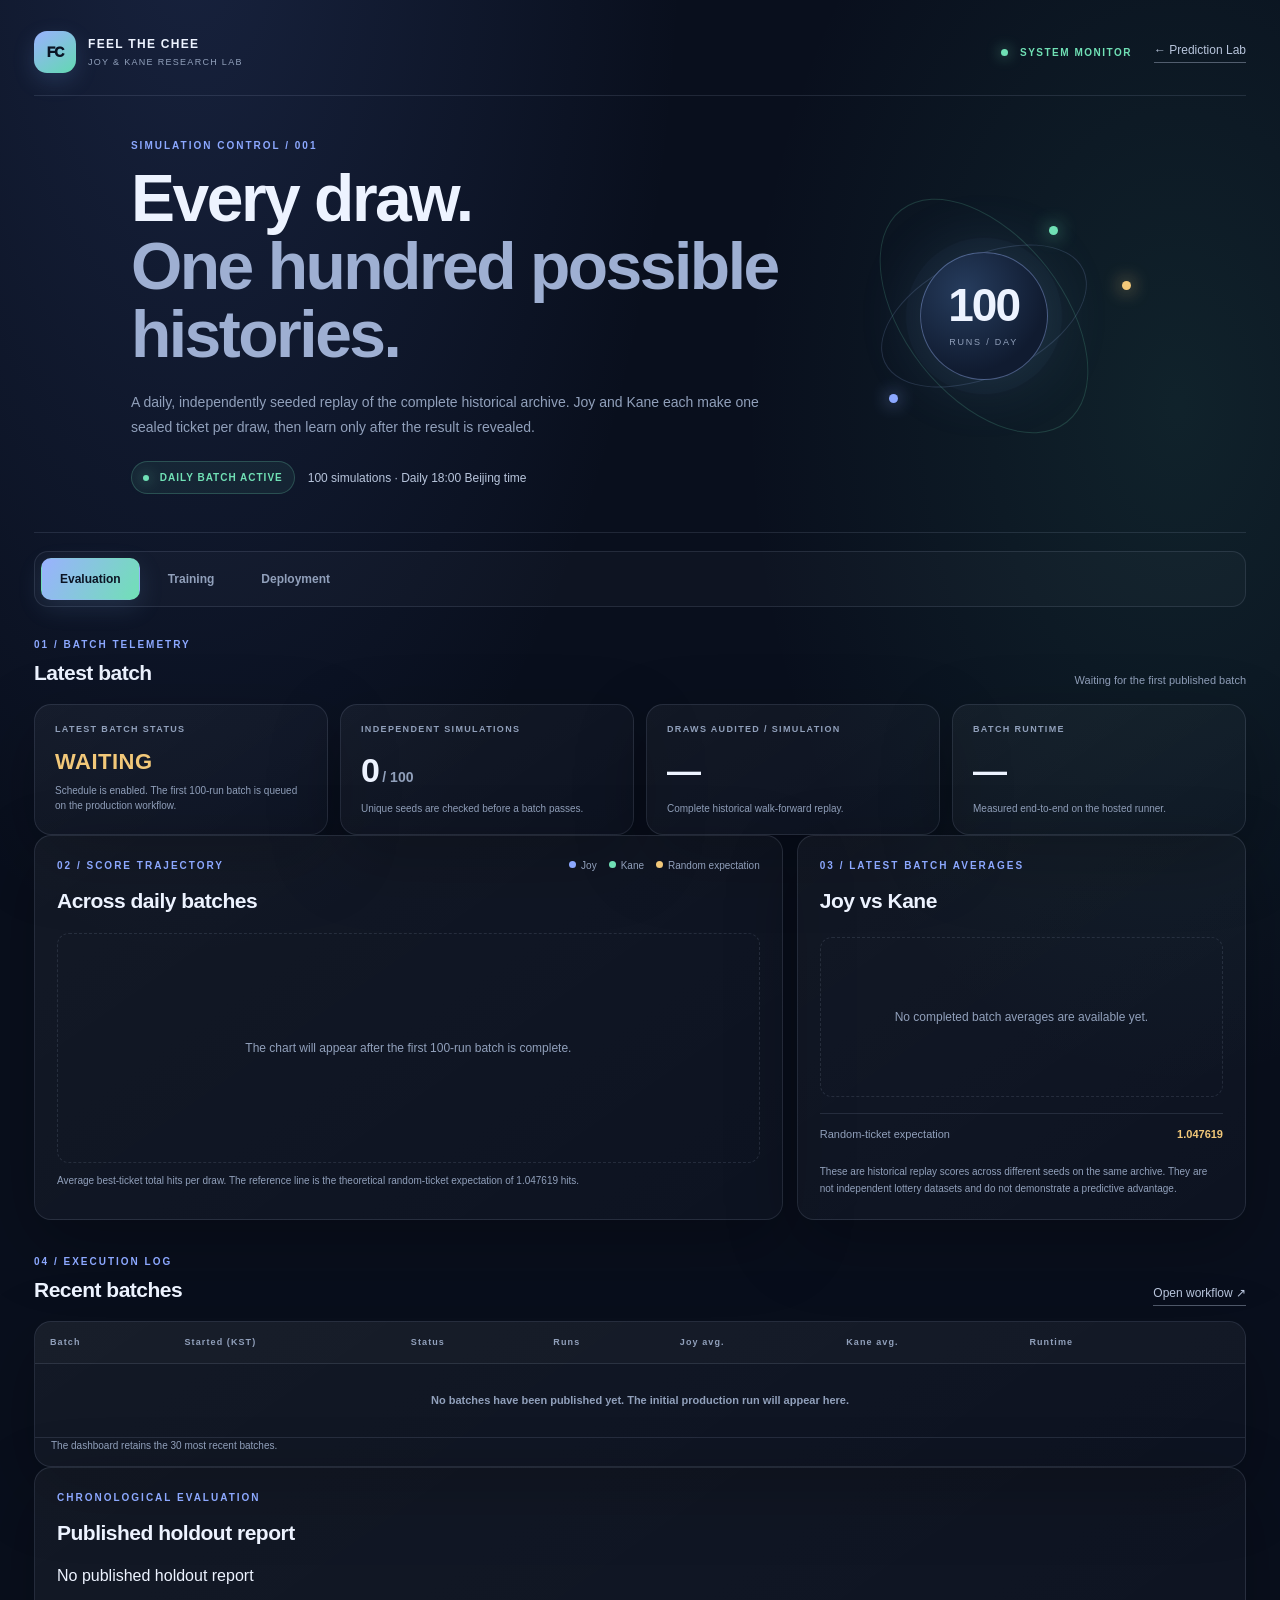
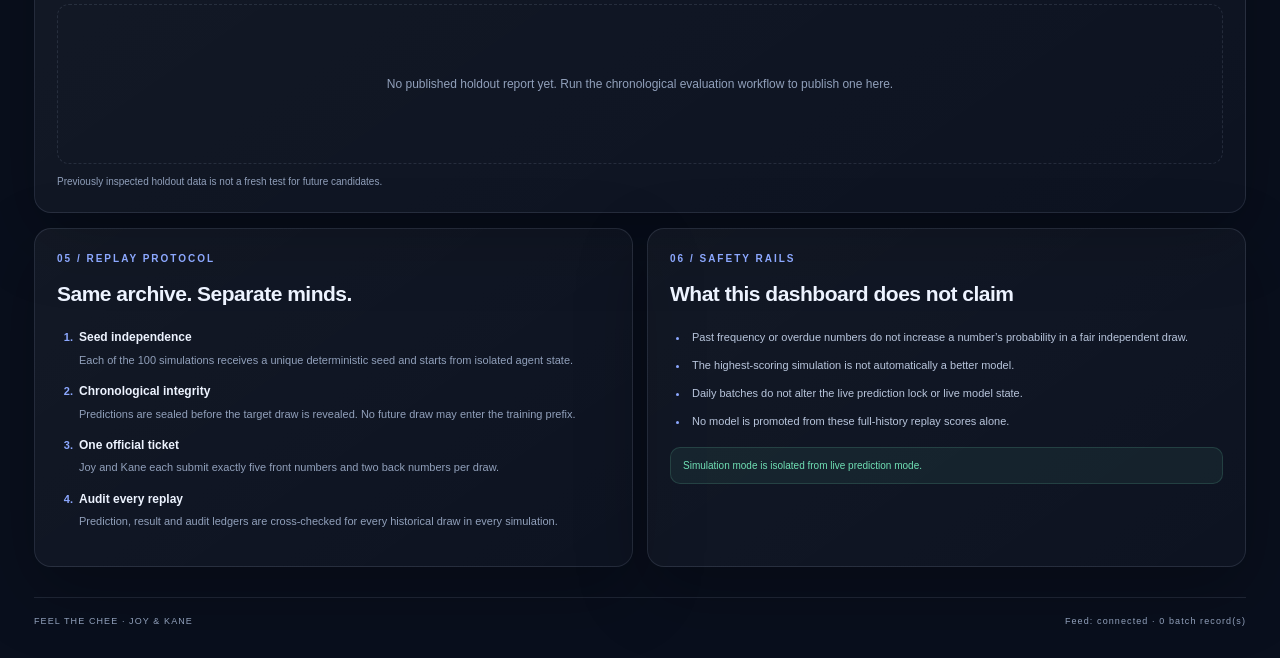
==== commit 79053fb8: "Add research registry and restore holdout panel" ====
--- a/simulation.html
+++ b/simulation.html
@@ -43,6 +43,7 @@
         <div class="section-heading"><div><p class="eyebrow">01 / LIVE MODEL TELEMETRY</p><h2>Training operations</h2></div><div class="updated-label" id="trainingUpdated">Loading live model state…</div></div>
         <div class="ops-kpi-grid"><article class="metric-card"><div class="metric-label">MODEL VERSION</div><div class="metric-value ops-value" id="trainModelVersion">—</div><div class="metric-foot">Current live production model</div></article><article class="metric-card"><div class="metric-label">HISTORICAL OBSERVATIONS</div><div class="metric-value" id="trainObservations">—</div><div class="metric-foot">Chronological draws processed</div></article><article class="metric-card"><div class="metric-label">OPTIMIZER CYCLES / AGENT</div><div class="metric-value" id="trainCycles">—</div><div class="metric-foot">Configured candidate-weight search</div></article><article class="metric-card"><div class="metric-label">LAST TRAINING UPDATE</div><div class="metric-value ops-value" id="trainLastRun">—</div><div class="metric-foot" id="trainRunState">Reading training record</div></article></div>
         <div class="ops-two-col"><article class="panel"><div class="panel-heading"><div><p class="eyebrow">JOY / ADAPTIVE HIT MODEL</p><h2>Joy training state</h2></div><span class="ops-chip joy-chip">JOY</span></div><div id="joyTrainingCard" class="ops-agent-state"></div></article><article class="panel"><div class="panel-heading"><div><p class="eyebrow">KANE / ADAPTIVE HIT MODEL</p><h2>Kane training state</h2></div><span class="ops-chip kane-chip">KANE</span></div><div id="kaneTrainingCard" class="ops-agent-state"></div></article></div>
+        <article class="panel"><div class="panel-heading"><div><p class="eyebrow">RESEARCH REGISTRY</p><h2>Experiment memory</h2></div><span class="ops-chip" id="researchStatus">WAITING</span></div><div id="researchSummary" class="ops-agent-state">Waiting for the first published research cycle.</div><div class="table-scroll"><table><thead><tr><th>Agent</th><th>Configuration</th><th>Historical hits</th><th>Research baseline</th><th>Decision</th><th>Package</th></tr></thead><tbody id="researchRows"><tr><td colspan="6">No experiments published.</td></tr></tbody></table></div><p class="caveat">Exploratory scores on previously observed data, not independent evidence. Each configuration is tested once per archive and engine version.</p></article>
         <article class="panel ops-explainer"><p class="eyebrow">HOW LIVE TRAINING WORKS</p><h2>Learning is separate from simulation</h2><p>The live prediction workflow scores sealed historical predictions after each reveal and updates each agent's independent signal weights. The daily optimizer searches up to one million candidate weight combinations per agent, subject to its 23-hour minimum interval. Simulation replays do not write to these live states.</p><div class="ops-links"><a href="https://github.com/kanewang0929-ops/feel-the-chee/actions/workflows/sync-draws.yml" target="_blank" rel="noopener">Open live training workflow ↗</a><a href="https://github.com/kanewang0929-ops/feel-the-chee/blob/main/data/joy-kane-model-state.json" target="_blank" rel="noopener">Inspect model-state file ↗</a></div></article>
       </section>
       <section class="ops-panel" id="ops-deployment" hidden>
@@ -82,6 +83,7 @@
         <div class="table-scroll"><table><thead><tr><th>Batch</th><th>Started (KST)</th><th>Status</th><th>Runs</th><th>Joy avg.</th><th>Kane avg.</th><th>Runtime</th><th></th></tr></thead><tbody id="batchRows"><tr><td colspan="8" class="empty-cell">No completed batches have been published yet.</td></tr></tbody></table></div>
         <p class="table-foot" id="historyMeta">The dashboard retains the 30 most recent batches.</p>
       </section>
+      <article class="panel"><p class="eyebrow">CHRONOLOGICAL EVALUATION</p><h2>Published holdout report</h2><p id="holdoutMeta">Checking report…</p><div id="holdoutMetrics" class="ops-agent-state"></div><p class="caveat">Previously inspected holdout data is not a fresh test for future candidates.</p></article>
       <section class="method-grid">
         <article class="method-card">
           <p class="eyebrow">05 / REPLAY PROTOCOL</p><h2>Same archive. Separate minds.</h2>
@@ -108,6 +110,6 @@
     <footer class="footer"><span>FEEL THE CHEE · JOY & KANE</span><span id="feedStatus">Dashboard feed: checking…</span></footer>
   </div>
   <script src="./assets/simulation-dashboard.js?v=20261119-ops1"></script>
-  <script src="./assets/model-operations.js?v=20261119-ops1"></script>
+  <script src="./assets/model-operations.js?v=20261125-research1"></script>
 </body>
 </html>
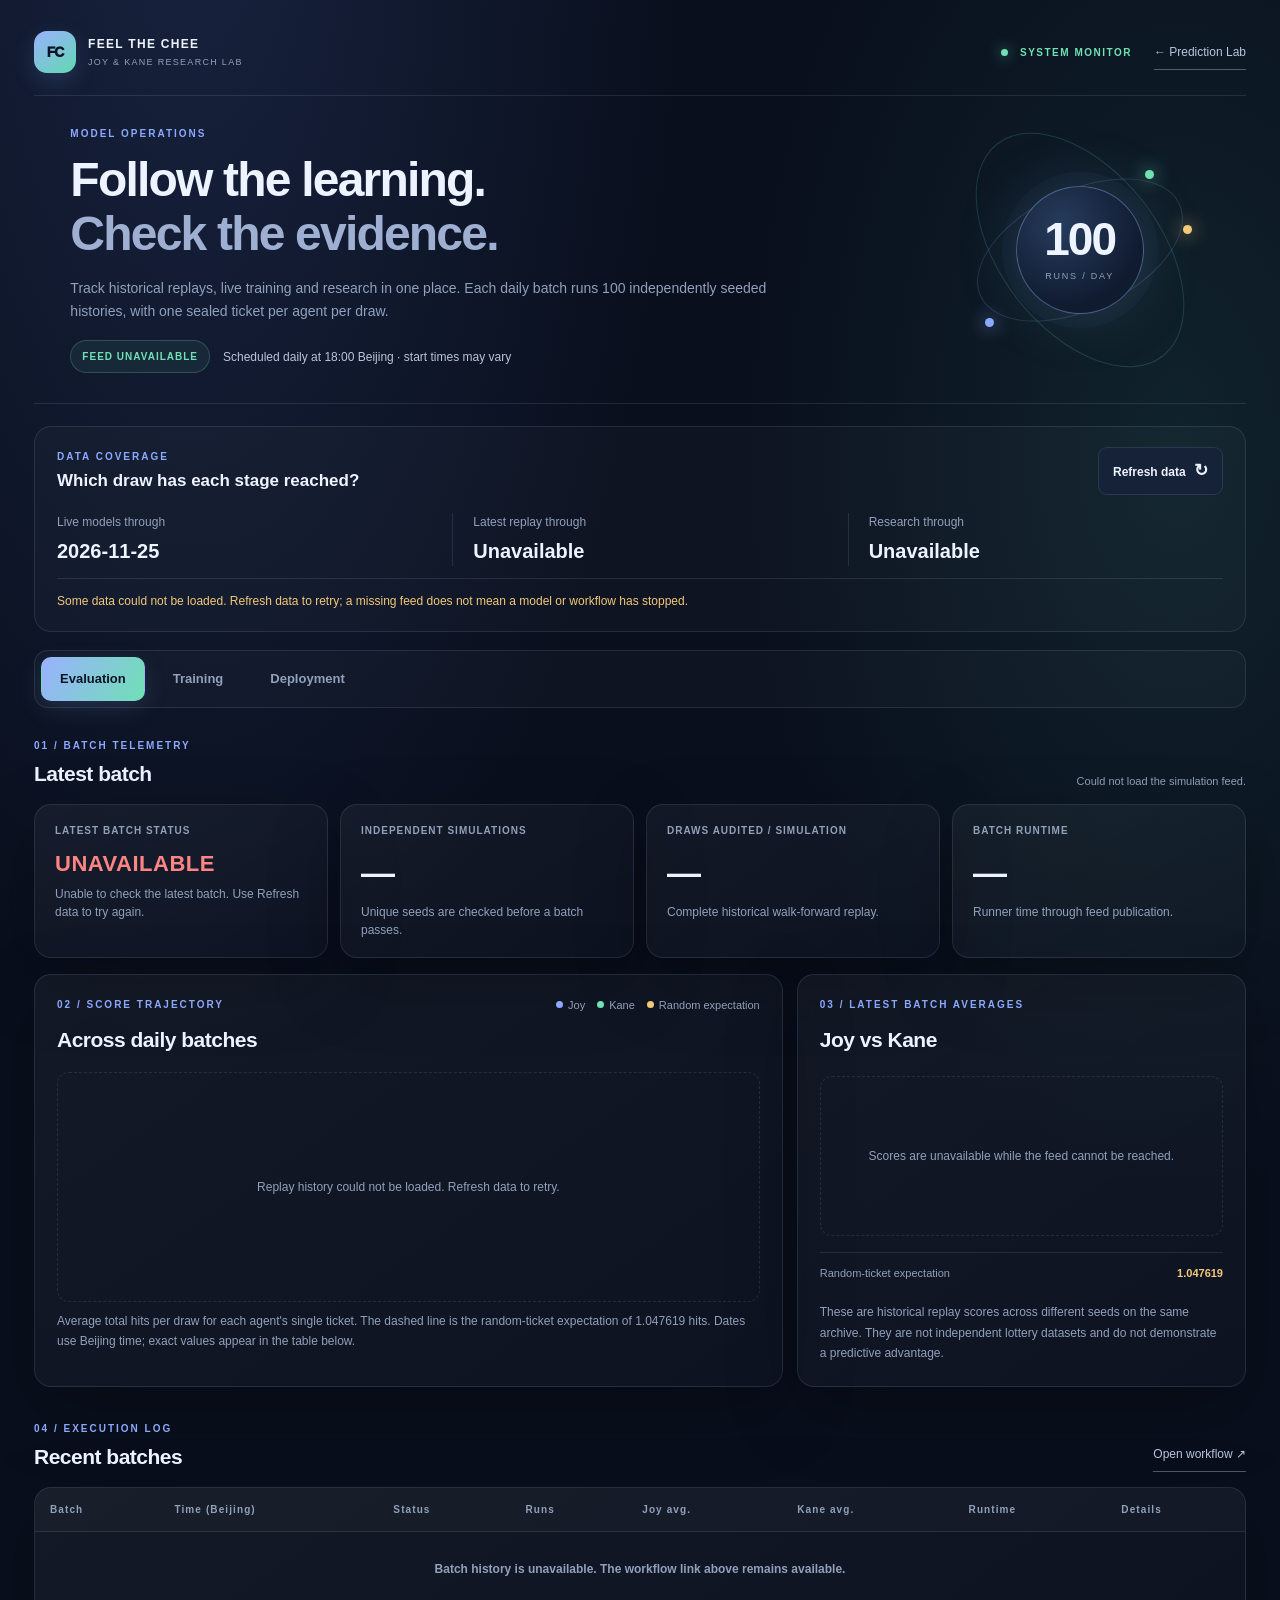
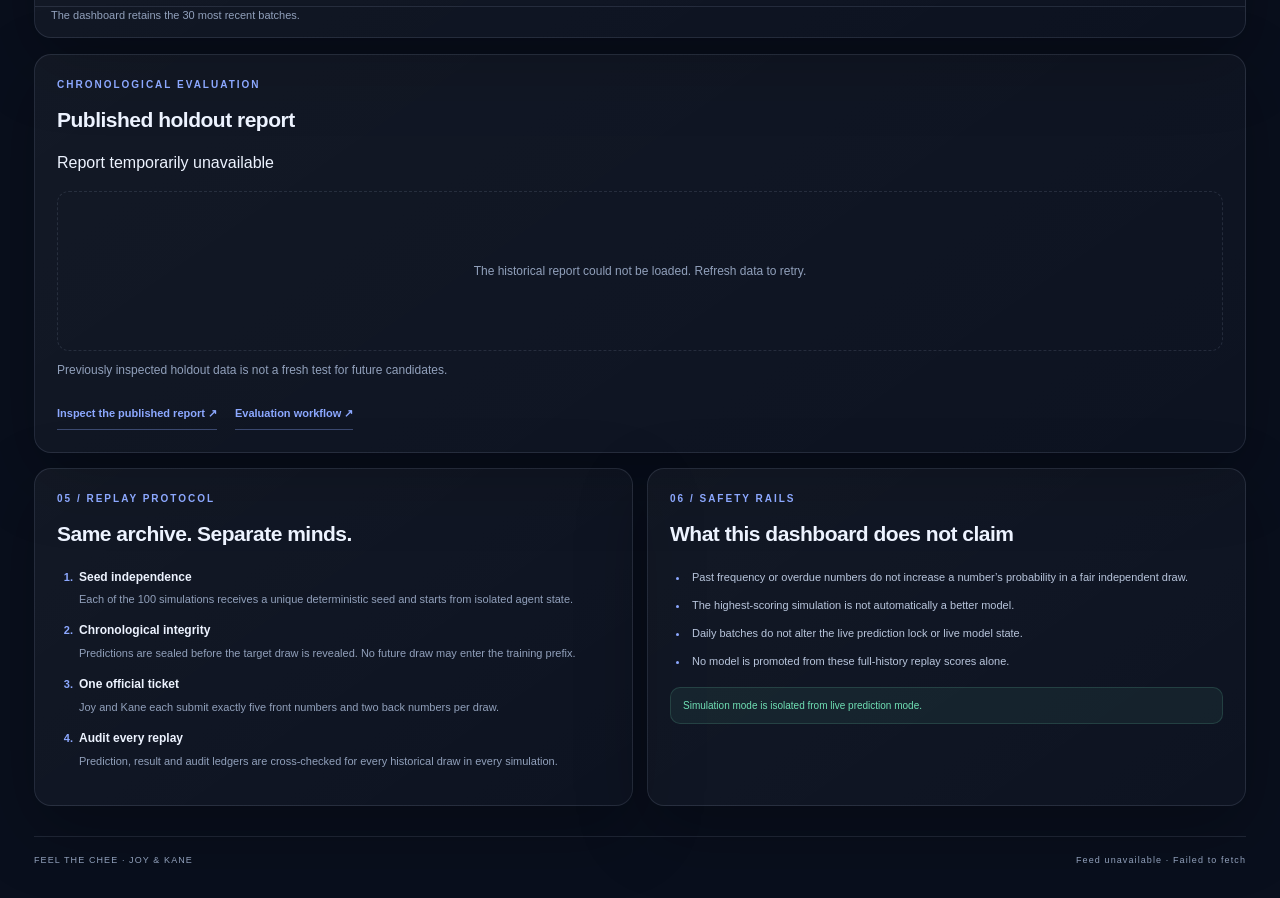
==== commit 44a5f2b9: "Fix website data freshness and improve model operations usability" ====
--- a/simulation.html
+++ b/simulation.html
@@ -4,10 +4,12 @@
   <meta charset="UTF-8">
   <meta name="viewport" content="width=device-width, initial-scale=1.0">
   <meta name="theme-color" content="#0b1120">
-  <title>Simulation Dashboard · Feel the Chee</title>
-  <link rel="stylesheet" href="./assets/simulation-dashboard.css?v=20261119-1">
+  <meta name="description" content="Follow Joy and Kane's historical evaluations, live training and research candidates. Check archive freshness, batch results and model release status.">
+  <title>Model Operations · Feel the Chee</title>
+  <link rel="stylesheet" href="./assets/simulation-dashboard.css?v=20261126-1">
 </head>
 <body>
+  <a class="skip-link" href="#operations">Skip to model operations</a>
   <div class="page-shell">
     <header class="topbar">
       <a class="brand" href="./index.html" aria-label="Back to Feel the Chee home">
@@ -22,12 +24,12 @@
     <main>
       <section class="hero">
         <div class="hero-copy">
-          <p class="eyebrow">SIMULATION CONTROL / 001</p>
-          <h1>Every draw.<br><span>One hundred possible histories.</span></h1>
-          <p class="hero-subtitle">A daily, independently seeded replay of the complete historical archive. Joy and Kane each make one sealed ticket per draw, then learn only after the result is revealed.</p>
+          <p class="eyebrow">MODEL OPERATIONS</p>
+          <h1>Follow the learning.<br><span>Check the evidence.</span></h1>
+          <p class="hero-subtitle">Track historical replays, live training and research in one place. Each daily batch runs 100 independently seeded histories, with one sealed ticket per agent per draw.</p>
           <div class="hero-meta">
-            <span class="schedule-pill"><span class="pulse"></span> DAILY BATCH ACTIVE</span>
-            <span class="schedule-text">100 simulations · Daily 18:00 Beijing time</span>
+            <span class="schedule-pill" id="scheduleStatus" role="status">CHECKING FEED</span>
+            <span class="schedule-text">Scheduled daily at 18:00 Beijing · start times may vary</span>
           </div>
         </div>
         <div class="hero-visual" aria-hidden="true">
@@ -36,22 +38,33 @@
           <div class="orbit-dot dot-a"></div><div class="orbit-dot dot-b"></div><div class="orbit-dot dot-c"></div>
         </div>
       </section>
-        <nav class="ops-tabs" aria-label="Model operations sections">
-        <button class="ops-tab active" type="button" data-ops-tab="evaluation">Evaluation</button><button class="ops-tab" type="button" data-ops-tab="training">Training</button><button class="ops-tab" type="button" data-ops-tab="deployment">Deployment</button>
-      </nav>
-      <section class="ops-panel" id="ops-training" hidden>
+      <section class="freshness-panel" aria-labelledby="freshnessHeading">
+        <div class="freshness-heading"><div><p class="eyebrow">DATA COVERAGE</p><h2 id="freshnessHeading">Which draw has each stage reached?</h2></div><button type="button" class="refresh-button" id="refreshData">Refresh data <span aria-hidden="true">↻</span></button></div>
+        <dl class="freshness-grid">
+          <div><dt>Live models through</dt><dd id="liveArchiveDate" data-state="loading">Checking…</dd></div>
+          <div><dt>Latest replay through</dt><dd id="batchArchiveDate" data-state="loading">Checking…</dd></div>
+          <div><dt>Research through</dt><dd id="researchArchiveDate" data-state="loading">Checking…</dd></div>
+        </dl>
+        <p class="freshness-note" id="archiveFreshness" role="status">Checking the latest published data for each stage…</p>
+      </section>
+      <div class="ops-tabs" id="operations" role="tablist" aria-label="Model operations sections">
+        <button class="ops-tab active" id="tab-evaluation" type="button" role="tab" aria-selected="true" aria-controls="ops-evaluation" data-ops-tab="evaluation">Evaluation</button>
+        <button class="ops-tab" id="tab-training" type="button" role="tab" aria-selected="false" aria-controls="ops-training" tabindex="-1" data-ops-tab="training">Training</button>
+        <button class="ops-tab" id="tab-deployment" type="button" role="tab" aria-selected="false" aria-controls="ops-deployment" tabindex="-1" data-ops-tab="deployment">Deployment</button>
+      </div>
+      <section class="ops-panel" id="ops-training" role="tabpanel" aria-labelledby="tab-training" tabindex="0" hidden>
         <div class="section-heading"><div><p class="eyebrow">01 / LIVE MODEL TELEMETRY</p><h2>Training operations</h2></div><div class="updated-label" id="trainingUpdated">Loading live model state…</div></div>
         <div class="ops-kpi-grid"><article class="metric-card"><div class="metric-label">MODEL VERSION</div><div class="metric-value ops-value" id="trainModelVersion">—</div><div class="metric-foot">Current live production model</div></article><article class="metric-card"><div class="metric-label">HISTORICAL OBSERVATIONS</div><div class="metric-value" id="trainObservations">—</div><div class="metric-foot">Chronological draws processed</div></article><article class="metric-card"><div class="metric-label">OPTIMIZER CYCLES / AGENT</div><div class="metric-value" id="trainCycles">—</div><div class="metric-foot">Configured candidate-weight search</div></article><article class="metric-card"><div class="metric-label">LAST TRAINING UPDATE</div><div class="metric-value ops-value" id="trainLastRun">—</div><div class="metric-foot" id="trainRunState">Reading training record</div></article></div>
         <div class="ops-two-col"><article class="panel"><div class="panel-heading"><div><p class="eyebrow">JOY / ADAPTIVE HIT MODEL</p><h2>Joy training state</h2></div><span class="ops-chip joy-chip">JOY</span></div><div id="joyTrainingCard" class="ops-agent-state"></div></article><article class="panel"><div class="panel-heading"><div><p class="eyebrow">KANE / ADAPTIVE HIT MODEL</p><h2>Kane training state</h2></div><span class="ops-chip kane-chip">KANE</span></div><div id="kaneTrainingCard" class="ops-agent-state"></div></article></div>
         <article class="panel"><div class="panel-heading"><div><p class="eyebrow">RESEARCH REGISTRY</p><h2>Experiment memory</h2></div><span class="ops-chip" id="researchStatus">WAITING</span></div><div id="researchSummary" class="ops-agent-state">Waiting for the first published research cycle.</div><div class="table-scroll"><table><thead><tr><th>Agent</th><th>Configuration</th><th>Historical hits</th><th>Research baseline</th><th>Decision</th><th>Package</th></tr></thead><tbody id="researchRows"><tr><td colspan="6">No experiments published.</td></tr></tbody></table></div><p class="caveat">Exploratory scores on previously observed data, not independent evidence. Each configuration is tested once per archive and engine version.</p></article>
         <article class="panel ops-explainer"><p class="eyebrow">HOW LIVE TRAINING WORKS</p><h2>Learning is separate from simulation</h2><p>The live prediction workflow scores sealed historical predictions after each reveal and updates each agent's independent signal weights. The daily optimizer searches up to one million candidate weight combinations per agent, subject to its 23-hour minimum interval. Simulation replays do not write to these live states.</p><div class="ops-links"><a href="https://github.com/kanewang0929-ops/feel-the-chee/actions/workflows/sync-draws.yml" target="_blank" rel="noopener">Open live training workflow ↗</a><a href="https://github.com/kanewang0929-ops/feel-the-chee/blob/main/data/joy-kane-model-state.json" target="_blank" rel="noopener">Inspect model-state file ↗</a></div></article>
       </section>
-      <section class="ops-panel" id="ops-deployment" hidden>
+      <section class="ops-panel" id="ops-deployment" role="tabpanel" aria-labelledby="tab-deployment" tabindex="0" hidden>
         <div class="section-heading"><div><p class="eyebrow">03 / RELEASE GOVERNANCE</p><h2>Model deployment</h2></div><div class="updated-label" id="deploymentUpdated">Checking active production model…</div></div>
         <div class="ops-kpi-grid"><article class="metric-card"><div class="metric-label">ACTIVE LIVE VERSION</div><div class="metric-value ops-value" id="deployVersion">—</div><div class="metric-foot">Currently serving prediction workflow</div></article><article class="metric-card"><div class="metric-label">LIVE PREDICTION LOCK</div><div class="metric-value ops-value" id="deployIssue">—</div><div class="metric-foot" id="deployLockDate">No lock information</div></article><article class="metric-card"><div class="metric-label">CANDIDATE STATUS</div><div class="metric-value ops-value" id="candidateStatus">NOT READY</div><div class="metric-foot" id="candidateDetail">No approved candidate package has been published.</div></article><article class="metric-card"><div class="metric-label">AUTO-PROMOTION</div><div class="metric-value ops-value">DISABLED</div><div class="metric-foot">Simulation scores never replace live models automatically.</div></article></div>
         <article class="panel deployment-guard"><p class="eyebrow">EXPLICIT APPROVAL REQUIRED</p><h2>Promotion gate</h2><p>A candidate must have a traceable model-state package, pass chronological and leakage checks, include a matched random-baseline evaluation, and receive human approval. No simulation batch can promote a model by itself.</p><ol class="promotion-steps"><li><b>Prepare</b><span>Produce a candidate model-state package from a documented training run.</span></li><li><b>Evaluate</b><span>Run chronological holdout evaluation and compare against the matched random baseline.</span></li><li><b>Review</b><span>Inspect the evidence, weight changes and prediction-lock compatibility.</span></li><li><b>Approve</b><span>Approve a dedicated promotion change before it is merged into the live model files.</span></li></ol><div class="approval-status" id="approvalStatus">No candidate is currently eligible for promotion. The active live model remains unchanged.</div><div class="ops-links"><a href="https://github.com/kanewang0929-ops/feel-the-chee/actions/workflows/holdout-evaluation.yml" target="_blank" rel="noopener">Run chronological evaluation ↗</a><a href="https://github.com/kanewang0929-ops/feel-the-chee/actions/workflows/sync-draws.yml" target="_blank" rel="noopener">Inspect live workflow ↗</a><a href="https://github.com/kanewang0929-ops/feel-the-chee/pulls" target="_blank" rel="noopener">Review promotion changes ↗</a></div></article>
       </section>
-      <section class="ops-panel active" id="ops-evaluation">
+      <section class="ops-panel active" id="ops-evaluation" role="tabpanel" aria-labelledby="tab-evaluation" tabindex="0">
     <section class="section-heading">
         <div><p class="eyebrow">01 / BATCH TELEMETRY</p><h2>Latest batch</h2></div>
         <div class="updated-label" id="updatedAt">Connecting to simulation feed…</div>
@@ -60,13 +73,13 @@
         <article class="metric-card"><div class="metric-label">LATEST BATCH STATUS</div><div class="metric-value status-value" id="batchStatus">WAITING</div><div class="metric-foot" id="batchTime">The first production batch will appear here.</div></article>
         <article class="metric-card"><div class="metric-label">INDEPENDENT SIMULATIONS</div><div class="metric-value" id="runCount">0<span class="metric-unit"> / 100</span></div><div class="metric-foot" id="seedCheck">Unique seeds are checked before a batch passes.</div></article>
         <article class="metric-card"><div class="metric-label">DRAWS AUDITED / SIMULATION</div><div class="metric-value" id="drawCount">—</div><div class="metric-foot" id="dateRange">Complete historical walk-forward replay.</div></article>
-        <article class="metric-card"><div class="metric-label">BATCH RUNTIME</div><div class="metric-value" id="runtime">—</div><div class="metric-foot">Measured end-to-end on the hosted runner.</div></article>
+        <article class="metric-card"><div class="metric-label">BATCH RUNTIME</div><div class="metric-value" id="runtime">—</div><div class="metric-foot" id="runtimeNote">Runner time through feed publication.</div></article>
       </section>
       <section class="performance-grid">
         <article class="panel chart-panel">
           <div class="panel-heading"><div><p class="eyebrow">02 / SCORE TRAJECTORY</p><h2>Across daily batches</h2></div><div class="legend"><span class="legend-joy">Joy</span><span class="legend-kane">Kane</span><span class="legend-baseline">Random expectation</span></div></div>
           <div id="historyChart" class="chart-wrap"><div class="empty-state">The chart will appear after the first 100-run batch is complete.</div></div>
-          <p class="chart-note">Average best-ticket total hits per draw. The reference line is the theoretical random-ticket expectation of 1.047619 hits.</p>
+          <p class="chart-note">Average total hits per draw for each agent's single ticket. The dashed line is the random-ticket expectation of 1.047619 hits. Dates use Beijing time; exact values appear in the table below.</p>
         </article>
         <article class="panel benchmark-panel">
           <p class="eyebrow">03 / LATEST BATCH AVERAGES</p><h2>Joy vs Kane</h2>
@@ -80,10 +93,10 @@
         <a class="github-link" href="https://github.com/kanewang0929-ops/feel-the-chee/actions/workflows/daily-simulation-batch.yml" target="_blank" rel="noopener">Open workflow ↗</a>
       </section>
       <section class="panel table-panel">
-        <div class="table-scroll"><table><thead><tr><th>Batch</th><th>Started (KST)</th><th>Status</th><th>Runs</th><th>Joy avg.</th><th>Kane avg.</th><th>Runtime</th><th></th></tr></thead><tbody id="batchRows"><tr><td colspan="8" class="empty-cell">No completed batches have been published yet.</td></tr></tbody></table></div>
+        <div class="table-scroll" tabindex="0" role="region" aria-label="Recent simulation batches"><table><caption class="sr-only">Recent batch times in Beijing, results and workflow logs</caption><thead><tr><th scope="col">Batch</th><th scope="col">Time (Beijing)</th><th scope="col">Status</th><th scope="col">Runs</th><th scope="col">Joy avg.</th><th scope="col">Kane avg.</th><th scope="col">Runtime</th><th scope="col">Details</th></tr></thead><tbody id="batchRows"><tr><td colspan="8" class="empty-cell">Loading published batches…</td></tr></tbody></table></div>
         <p class="table-foot" id="historyMeta">The dashboard retains the 30 most recent batches.</p>
       </section>
-      <article class="panel"><p class="eyebrow">CHRONOLOGICAL EVALUATION</p><h2>Published holdout report</h2><p id="holdoutMeta">Checking report…</p><div id="holdoutMetrics" class="ops-agent-state"></div><p class="caveat">Previously inspected holdout data is not a fresh test for future candidates.</p></article>
+      <article class="panel holdout-panel"><p class="eyebrow">CHRONOLOGICAL EVALUATION</p><h2>Published holdout report</h2><p id="holdoutMeta">Checking report…</p><div id="holdoutMetrics" class="ops-agent-state"></div><p class="caveat">Previously inspected holdout data is not a fresh test for future candidates.</p><div class="ops-links"><a href="https://github.com/kanewang0929-ops/feel-the-chee/blob/simulation-data/data/chronological-holdout-report.json" target="_blank" rel="noopener">Inspect the published report ↗</a><a href="https://github.com/kanewang0929-ops/feel-the-chee/actions/workflows/holdout-evaluation.yml" target="_blank" rel="noopener">Evaluation workflow ↗</a></div></article>
       <section class="method-grid">
         <article class="method-card">
           <p class="eyebrow">05 / REPLAY PROTOCOL</p><h2>Same archive. Separate minds.</h2>
@@ -109,7 +122,8 @@
     </main>
     <footer class="footer"><span>FEEL THE CHEE · JOY & KANE</span><span id="feedStatus">Dashboard feed: checking…</span></footer>
   </div>
-  <script src="./assets/simulation-dashboard.js?v=20261119-ops1"></script>
-  <script src="./assets/model-operations.js?v=20261125-research1"></script>
+  <noscript><p class="noscript-note">JavaScript is needed to load the live dashboards. Use the workflow and report links above to inspect the published results.</p></noscript>
+  <script src="./assets/simulation-dashboard.js?v=20261126-1"></script>
+  <script src="./assets/model-operations.js?v=20261126-1"></script>
 </body>
 </html>
--- a/assets/simulation-dashboard.css
+++ b/assets/simulation-dashboard.css
@@ -16,3 +16,50 @@
 .ops-tabs{display:flex;gap:9px;flex-wrap:wrap;margin:18px 0 22px;padding:6px;border:1px solid var(--line);border-radius:14px;background:rgba(255,255,255,.025)}.ops-tab{border:1px solid transparent;border-radius:10px;background:transparent;color:var(--muted);padding:11px 18px;font:inherit;font-size:12px;font-weight:800;cursor:pointer}.ops-tab:hover{color:var(--text);background:rgba(255,255,255,.04)}.ops-tab.active{color:#0b1424;background:linear-gradient(120deg,#9ab1ff,#70e0b5);box-shadow:0 8px 24px rgba(112,160,220,.16)}.ops-panel[hidden]{display:none!important}.ops-panel{animation:opsFade .22s ease}@keyframes opsFade{from{opacity:.5;transform:translateY(4px)}to{opacity:1;transform:translateY(0)}}.ops-kpi-grid{display:grid;grid-template-columns:repeat(4,minmax(0,1fr));gap:12px;margin-bottom:15px}.ops-value{font-size:19px;line-height:1.3;overflow-wrap:anywhere}.ops-two-col{display:grid;grid-template-columns:1fr 1fr;gap:14px}.ops-agent-state{margin-top:16px}.ops-data-row{display:flex;justify-content:space-between;gap:15px;padding:9px 0;border-bottom:1px solid var(--line);font-size:11px;color:var(--muted)}.ops-data-row strong{color:var(--text);text-align:right;font-variant-numeric:tabular-nums}.ops-chip{font-size:10px;font-weight:900;border:1px solid var(--line);padding:6px 10px;border-radius:999px}.joy-chip{color:var(--blue);background:rgba(140,168,255,.08)}.kane-chip{color:var(--mint);background:rgba(112,224,181,.08)}.weight-heading{font-size:10px;font-weight:850;letter-spacing:1px;color:var(--soft);margin:17px 0 5px;text-transform:uppercase}.weight-area{margin-top:13px}.weight-area h4{font-size:10px;text-transform:uppercase;letter-spacing:1px;color:var(--muted);margin:0 0 8px}.weight-row{display:grid;grid-template-columns:90px 1fr 48px;align-items:center;gap:9px;margin:7px 0;font-size:10px;color:var(--soft)}.weight-row b{text-align:right;color:var(--text);font-variant-numeric:tabular-nums}.weight-track{height:7px;border-radius:8px;background:rgba(255,255,255,.07);overflow:hidden}.weight-track i{display:block;height:100%;background:linear-gradient(90deg,#829fff,#70e0b5);border-radius:8px}.ops-explainer,.deployment-guard{margin-top:15px}.ops-explainer p:not(.eyebrow),.deployment-guard>p:not(.eyebrow){max-width:900px;color:var(--muted);font-size:12px;line-height:1.8}.ops-links{display:flex;gap:18px;flex-wrap:wrap;margin-top:16px}.ops-links a{font-size:11px;font-weight:800;color:var(--blue);border-bottom:1px solid rgba(140,168,255,.35);padding-bottom:3px}.promotion-steps{padding-left:20px;margin:17px 0}.promotion-steps li{padding:7px 0;color:var(--text);font-size:12px}.promotion-steps li span{display:block;color:var(--muted);font-size:11px;margin-top:3px}.approval-status{padding:13px 15px;border:1px solid rgba(242,200,121,.25);border-radius:11px;background:rgba(242,200,121,.06);color:var(--gold);font-size:11px;line-height:1.6}#holdoutMetrics{margin-top:14px}.holdout-panel{margin-top:15px}
 @media(max-width:900px){.ops-kpi-grid{grid-template-columns:repeat(2,minmax(0,1fr))}.ops-two-col{grid-template-columns:1fr}}
 @media(max-width:560px){.ops-tabs{display:grid;grid-template-columns:repeat(3,1fr)}.ops-tab{padding:10px 6px;font-size:10px}.ops-kpi-grid{gap:8px}.ops-value{font-size:15px}.weight-row{grid-template-columns:75px 1fr 43px}.ops-links{gap:12px;flex-direction:column}}
+
+/* Keep coverage and controls visible before the detailed reports. */
+.hero{min-height:0;padding:30px 3%;grid-template-columns:minmax(0,1fr) 260px;gap:24px}
+.hero h1{font-size:clamp(32px,3.8vw,48px);line-height:1.12;letter-spacing:-1.8px}
+.hero-subtitle{font-size:14px;line-height:1.7;margin:16px 0;max-width:720px}
+.hero-visual{height:210px}
+.freshness-panel{margin-top:22px;padding:20px 22px;border:1px solid var(--line);border-radius:17px;background:rgba(255,255,255,.025)}
+.freshness-heading{display:flex;align-items:center;justify-content:space-between;gap:18px}
+.freshness-heading .eyebrow{margin-bottom:5px}
+.freshness-heading h2{font-size:17px;line-height:1.4;margin:0}
+.freshness-grid{display:grid;grid-template-columns:repeat(3,minmax(0,1fr));gap:20px;margin:18px 0 12px}
+.freshness-grid>div+div{border-left:1px solid var(--line);padding-left:20px}
+.freshness-grid dt{color:var(--muted);font-size:12px}
+.freshness-grid dd{margin:5px 0 0;font-size:20px;font-weight:750;font-variant-numeric:tabular-nums;overflow-wrap:anywhere}
+.freshness-note{font-size:12px;line-height:1.7;color:var(--soft);margin:0;padding-top:12px;border-top:1px solid var(--line)}
+.freshness-note.attention{color:var(--gold)}
+.refresh-button{border:1px solid var(--line);background:var(--surface-2);color:var(--text);border-radius:9px;padding:10px 14px;min-height:44px;white-space:nowrap;font:inherit;font-size:12px;font-weight:700;cursor:pointer}
+.refresh-button:hover{border-color:var(--blue);background:#20304a}
+.refresh-button span{font-size:17px;padding-left:5px}
+.ops-tabs{scroll-margin-top:18px}
+.ops-tab{min-height:44px;font-size:13px}
+.ops-panel>.panel+.panel,.ops-two-col+.panel{margin-top:16px}
+.performance-grid{margin-top:16px;grid-template-columns:minmax(0,1.25fr) minmax(0,.75fr)}
+.kpi-grid{grid-template-columns:repeat(4,minmax(0,1fr))}
+.metric-card,.panel,.method-card,.ops-panel,.ops-two-col>*,.chart-panel{min-width:0}
+.metric-label{font-size:10px;letter-spacing:1px}
+.metric-foot,.chart-note,.caveat,.ops-data-row,.ops-explainer p:not(.eyebrow),.deployment-guard>p:not(.eyebrow){font-size:12px}
+.ops-data-row strong{max-width:65%;overflow-wrap:anywhere}
+.agent-score-sub,.legend,.weight-row,.table-foot,.updated-label{font-size:11px}
+.weight-area h4{font-size:11px}
+.table-scroll{max-width:100%;overscroll-behavior-x:contain}
+th{font-size:10px}td{font-size:12px}
+.date-note{display:block;font-size:10px;color:var(--muted);margin-top:3px}
+.ops-links a,.github-link,.back-link{padding:8px 0}
+.ops-links a:hover,.run-link:hover{color:var(--mint);text-decoration:underline}
+.chart-wrap{height:auto;min-height:230px}
+.chart-wrap svg{display:block;aspect-ratio:760/225}
+.chart-wrap .empty-state{min-height:230px}
+.sr-only{position:absolute;width:1px;height:1px;padding:0;margin:-1px;overflow:hidden;clip:rect(0,0,0,0);white-space:nowrap;border:0}
+.skip-link{position:fixed;top:10px;left:10px;transform:translateY(-150%);z-index:10;background:var(--mint);color:var(--bg);padding:12px 18px;border-radius:8px;font-weight:700}
+.skip-link:focus{transform:translateY(0)}
+:focus-visible{outline:3px solid var(--mint);outline-offset:4px}
+.noscript-note{padding:20px;color:var(--gold)}
+@media(max-width:900px){.hero{grid-template-columns:minmax(0,1fr) 190px;padding:26px 1%}.hero-visual{transform:scale(.8)}.performance-grid{grid-template-columns:minmax(0,1fr)}.kpi-grid{grid-template-columns:repeat(2,minmax(0,1fr))}}
+@media(max-width:620px){.hero{display:block;padding:26px 0}.hero-visual{display:none}.hero h1{font-size:36px}.hero-subtitle{font-size:13px}.schedule-text{font-size:11px}.freshness-panel{padding:16px}.freshness-heading{align-items:flex-start}.freshness-heading h2{font-size:15px}.freshness-grid{gap:10px}.freshness-grid>div+div{padding-left:10px}.freshness-grid dt{font-size:10px}.freshness-grid dd{font-size:16px}.freshness-note{font-size:11px}.refresh-button{padding:8px 10px;font-size:11px}.ops-tab{font-size:12px}.metric-foot{font-size:11px}.metric-value{font-size:26px}.status-value{font-size:18px}.ops-value{font-size:16px;letter-spacing:0}.chart-wrap{min-height:160px}.chart-wrap .empty-state{min-height:160px}.ops-data-row{font-size:11px}.footer{line-height:1.8}}
+@media(max-width:380px){.freshness-grid{grid-template-columns:1fr}.freshness-grid>div{display:flex;justify-content:space-between;align-items:center;gap:8px}.freshness-grid>div+div{border-left:0;padding-left:0}.freshness-grid dt{font-size:12px}.freshness-grid dd{margin:0}.freshness-heading{flex-wrap:wrap}.hero h1{font-size:31px}}
+@media(prefers-reduced-motion:reduce){*,*::before,*::after{animation:none!important;transition:none!important;scroll-behavior:auto!important}}
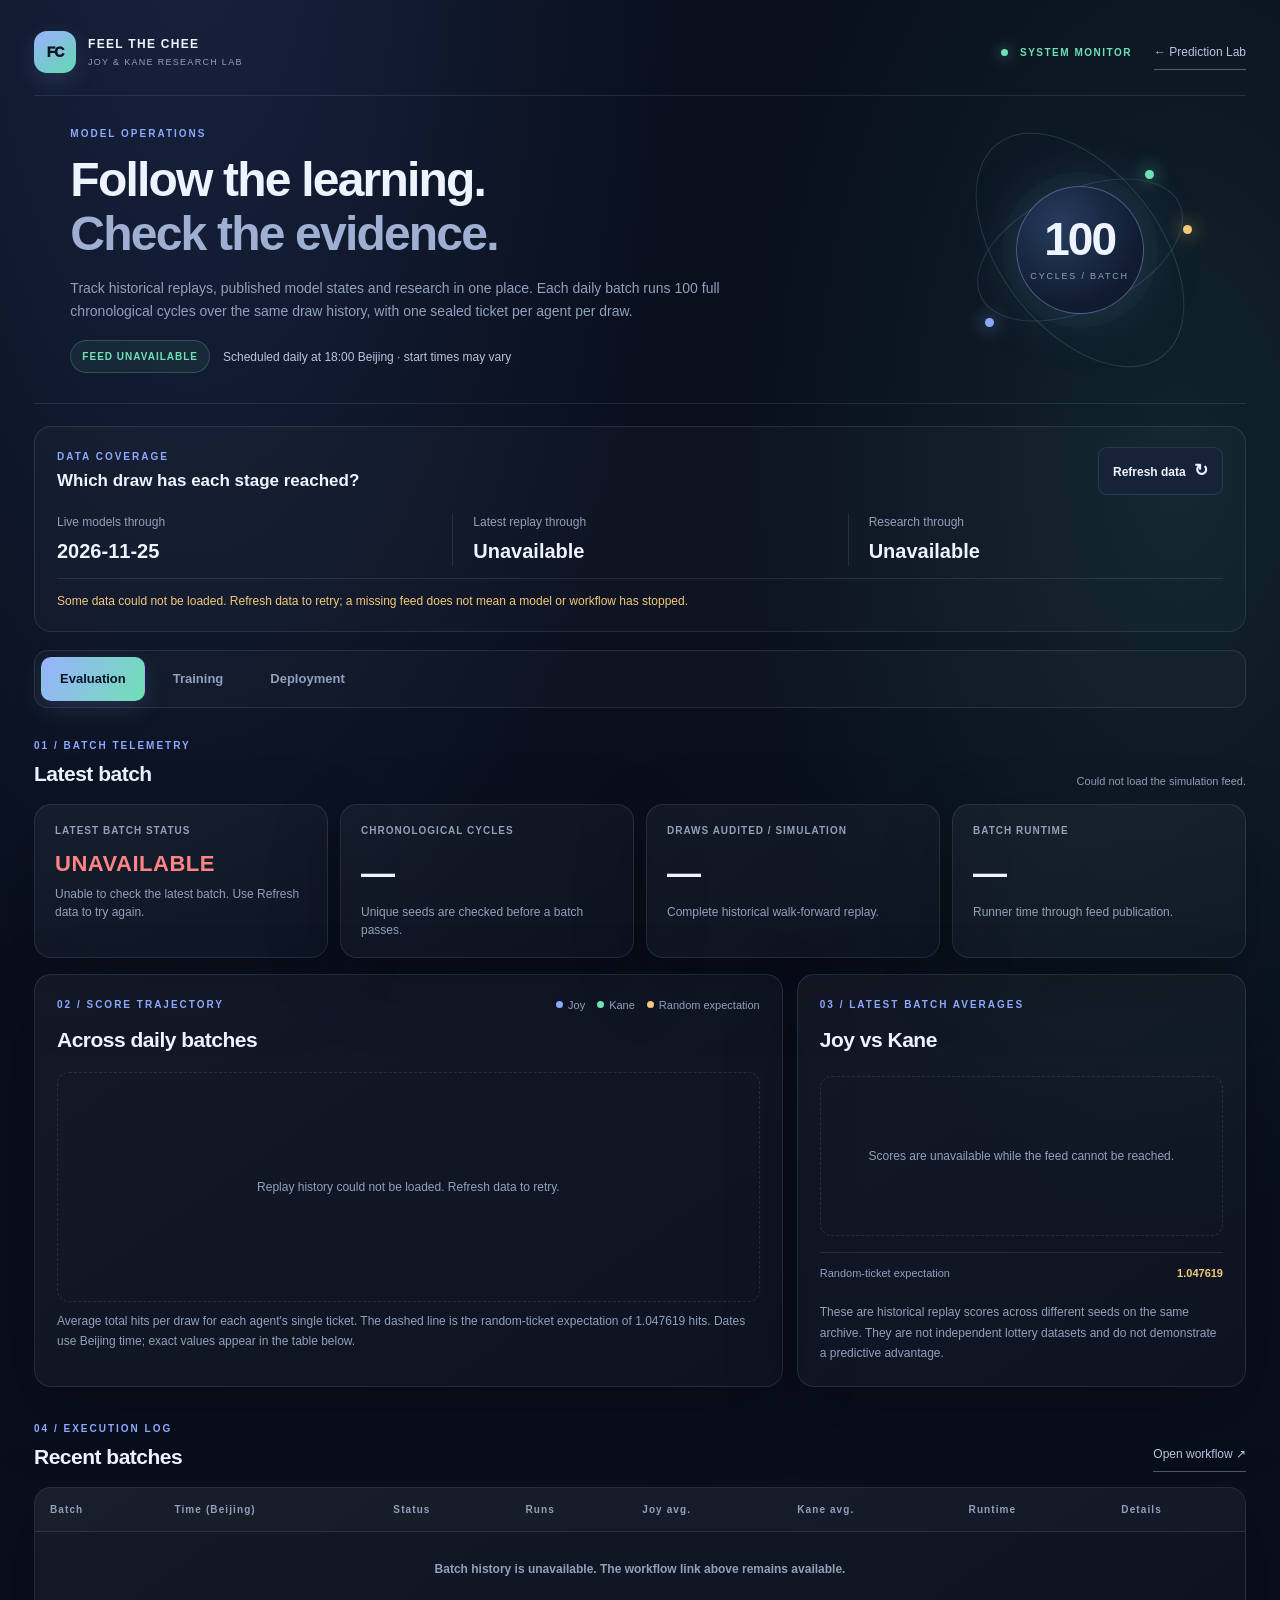
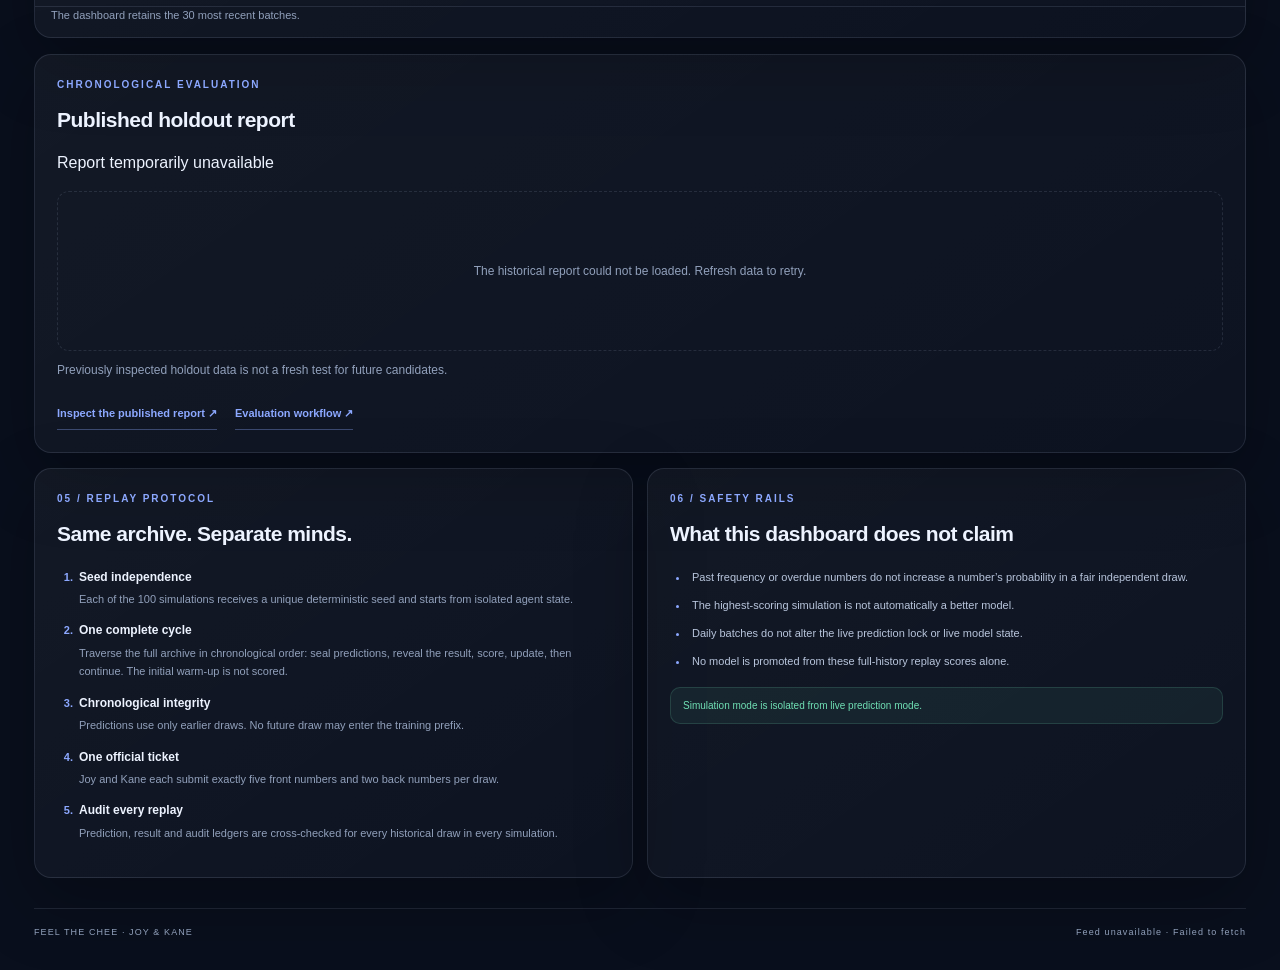
==== commit 76a6fb5a: "Remove million-cycle optimizer and preserve chronological replay contract" ====
--- a/simulation.html
+++ b/simulation.html
@@ -26,7 +26,7 @@
         <div class="hero-copy">
           <p class="eyebrow">MODEL OPERATIONS</p>
           <h1>Follow the learning.<br><span>Check the evidence.</span></h1>
-          <p class="hero-subtitle">Track historical replays, live training and research in one place. Each daily batch runs 100 independently seeded histories, with one sealed ticket per agent per draw.</p>
+          <p class="hero-subtitle">Track historical replays, published model states and research in one place. Each daily batch runs 100 full chronological cycles over the same draw history, with one sealed ticket per agent per draw.</p>
           <div class="hero-meta">
             <span class="schedule-pill" id="scheduleStatus" role="status">CHECKING FEED</span>
             <span class="schedule-text">Scheduled daily at 18:00 Beijing · start times may vary</span>
@@ -34,7 +34,7 @@
         </div>
         <div class="hero-visual" aria-hidden="true">
           <div class="orbit orbit-one"></div><div class="orbit orbit-two"></div>
-          <div class="core"><span>100</span><small>RUNS / DAY</small></div>
+          <div class="core"><span>100</span><small>CYCLES / BATCH</small></div>
           <div class="orbit-dot dot-a"></div><div class="orbit-dot dot-b"></div><div class="orbit-dot dot-c"></div>
         </div>
       </section>
@@ -54,10 +54,10 @@
       </div>
       <section class="ops-panel" id="ops-training" role="tabpanel" aria-labelledby="tab-training" tabindex="0" hidden>
         <div class="section-heading"><div><p class="eyebrow">01 / LIVE MODEL TELEMETRY</p><h2>Training operations</h2></div><div class="updated-label" id="trainingUpdated">Loading live model state…</div></div>
-        <div class="ops-kpi-grid"><article class="metric-card"><div class="metric-label">MODEL VERSION</div><div class="metric-value ops-value" id="trainModelVersion">—</div><div class="metric-foot">Current live production model</div></article><article class="metric-card"><div class="metric-label">HISTORICAL OBSERVATIONS</div><div class="metric-value" id="trainObservations">—</div><div class="metric-foot">Chronological draws processed</div></article><article class="metric-card"><div class="metric-label">OPTIMIZER CYCLES / AGENT</div><div class="metric-value" id="trainCycles">—</div><div class="metric-foot">Configured candidate-weight search</div></article><article class="metric-card"><div class="metric-label">LAST TRAINING UPDATE</div><div class="metric-value ops-value" id="trainLastRun">—</div><div class="metric-foot" id="trainRunState">Reading training record</div></article></div>
+        <div class="ops-kpi-grid"><article class="metric-card"><div class="metric-label">MODEL VERSION</div><div class="metric-value ops-value" id="trainModelVersion">—</div><div class="metric-foot">Current published model state</div></article><article class="metric-card"><div class="metric-label">HISTORICAL OBSERVATIONS</div><div class="metric-value" id="trainObservations">—</div><div class="metric-foot">Chronological draws processed</div></article><article class="metric-card"><div class="metric-label">LEARNING METHOD</div><div class="metric-value ops-value" id="trainMode">—</div><div class="metric-foot">Predict, reveal, score, then update</div></article><article class="metric-card"><div class="metric-label">LAST REPLAY UPDATE</div><div class="metric-value ops-value" id="trainLastRun">—</div><div class="metric-foot" id="trainRunState">Reading replay record</div></article></div>
         <div class="ops-two-col"><article class="panel"><div class="panel-heading"><div><p class="eyebrow">JOY / ADAPTIVE HIT MODEL</p><h2>Joy training state</h2></div><span class="ops-chip joy-chip">JOY</span></div><div id="joyTrainingCard" class="ops-agent-state"></div></article><article class="panel"><div class="panel-heading"><div><p class="eyebrow">KANE / ADAPTIVE HIT MODEL</p><h2>Kane training state</h2></div><span class="ops-chip kane-chip">KANE</span></div><div id="kaneTrainingCard" class="ops-agent-state"></div></article></div>
         <article class="panel"><div class="panel-heading"><div><p class="eyebrow">RESEARCH REGISTRY</p><h2>Experiment memory</h2></div><span class="ops-chip" id="researchStatus">WAITING</span></div><div id="researchSummary" class="ops-agent-state">Waiting for the first published research cycle.</div><div class="table-scroll"><table><thead><tr><th>Agent</th><th>Configuration</th><th>Historical hits</th><th>Research baseline</th><th>Decision</th><th>Package</th></tr></thead><tbody id="researchRows"><tr><td colspan="6">No experiments published.</td></tr></tbody></table></div><p class="caveat">Exploratory scores on previously observed data, not independent evidence. Each configuration is tested once per archive and engine version.</p></article>
-        <article class="panel ops-explainer"><p class="eyebrow">HOW LIVE TRAINING WORKS</p><h2>Learning is separate from simulation</h2><p>The live prediction workflow scores sealed historical predictions after each reveal and updates each agent's independent signal weights. The daily optimizer searches up to one million candidate weight combinations per agent, subject to its 23-hour minimum interval. Simulation replays do not write to these live states.</p><div class="ops-links"><a href="https://github.com/kanewang0929-ops/feel-the-chee/actions/workflows/sync-draws.yml" target="_blank" rel="noopener">Open live training workflow ↗</a><a href="https://github.com/kanewang0929-ops/feel-the-chee/blob/main/data/joy-kane-model-state.json" target="_blank" rel="noopener">Inspect model-state file ↗</a></div></article>
+        <article class="panel ops-explainer"><p class="eyebrow">CHRONOLOGICAL LEARNING</p><h2>Predict. Reveal. Score. Update.</h2><p>Each simulation cycle traverses the historical draw archive in chronological order. After the initial warm-up, Joy and Kane each seal one ticket, compare it with the revealed result, update their separate states, and continue to the next draw. The million-cycle optimizer has been removed. The current 100-cycle batch remains isolated from the published live model state and prediction lock.</p><div class="ops-links"><a href="https://github.com/kanewang0929-ops/feel-the-chee/actions/workflows/daily-simulation-batch.yml" target="_blank" rel="noopener">Open 100-cycle workflow ↗</a><a href="https://github.com/kanewang0929-ops/feel-the-chee/blob/main/data/joy-kane-model-state.json" target="_blank" rel="noopener">Inspect model-state file ↗</a></div></article>
       </section>
       <section class="ops-panel" id="ops-deployment" role="tabpanel" aria-labelledby="tab-deployment" tabindex="0" hidden>
         <div class="section-heading"><div><p class="eyebrow">03 / RELEASE GOVERNANCE</p><h2>Model deployment</h2></div><div class="updated-label" id="deploymentUpdated">Checking active production model…</div></div>
@@ -71,7 +71,7 @@
       </section>
       <section class="kpi-grid">
         <article class="metric-card"><div class="metric-label">LATEST BATCH STATUS</div><div class="metric-value status-value" id="batchStatus">WAITING</div><div class="metric-foot" id="batchTime">The first production batch will appear here.</div></article>
-        <article class="metric-card"><div class="metric-label">INDEPENDENT SIMULATIONS</div><div class="metric-value" id="runCount">0<span class="metric-unit"> / 100</span></div><div class="metric-foot" id="seedCheck">Unique seeds are checked before a batch passes.</div></article>
+        <article class="metric-card"><div class="metric-label">CHRONOLOGICAL CYCLES</div><div class="metric-value" id="runCount">0<span class="metric-unit"> / 100</span></div><div class="metric-foot" id="seedCheck">Unique seeds are checked before a batch passes.</div></article>
         <article class="metric-card"><div class="metric-label">DRAWS AUDITED / SIMULATION</div><div class="metric-value" id="drawCount">—</div><div class="metric-foot" id="dateRange">Complete historical walk-forward replay.</div></article>
         <article class="metric-card"><div class="metric-label">BATCH RUNTIME</div><div class="metric-value" id="runtime">—</div><div class="metric-foot" id="runtimeNote">Runner time through feed publication.</div></article>
       </section>
@@ -102,7 +102,8 @@
           <p class="eyebrow">05 / REPLAY PROTOCOL</p><h2>Same archive. Separate minds.</h2>
           <ol>
             <li><b>Seed independence</b><span>Each of the 100 simulations receives a unique deterministic seed and starts from isolated agent state.</span></li>
-            <li><b>Chronological integrity</b><span>Predictions are sealed before the target draw is revealed. No future draw may enter the training prefix.</span></li>
+            <li><b>One complete cycle</b><span>Traverse the full archive in chronological order: seal predictions, reveal the result, score, update, then continue. The initial warm-up is not scored.</span></li>
+            <li><b>Chronological integrity</b><span>Predictions use only earlier draws. No future draw may enter the training prefix.</span></li>
             <li><b>One official ticket</b><span>Joy and Kane each submit exactly five front numbers and two back numbers per draw.</span></li>
             <li><b>Audit every replay</b><span>Prediction, result and audit ledgers are cross-checked for every historical draw in every simulation.</span></li>
           </ol>
@@ -124,6 +125,6 @@
   </div>
   <noscript><p class="noscript-note">JavaScript is needed to load the live dashboards. Use the workflow and report links above to inspect the published results.</p></noscript>
   <script src="./assets/simulation-dashboard.js?v=20261126-1"></script>
-  <script src="./assets/model-operations.js?v=20261126-1"></script>
+  <script src="./assets/model-operations.js?v=20261126-optimizer-removed"></script>
 </body>
 </html>
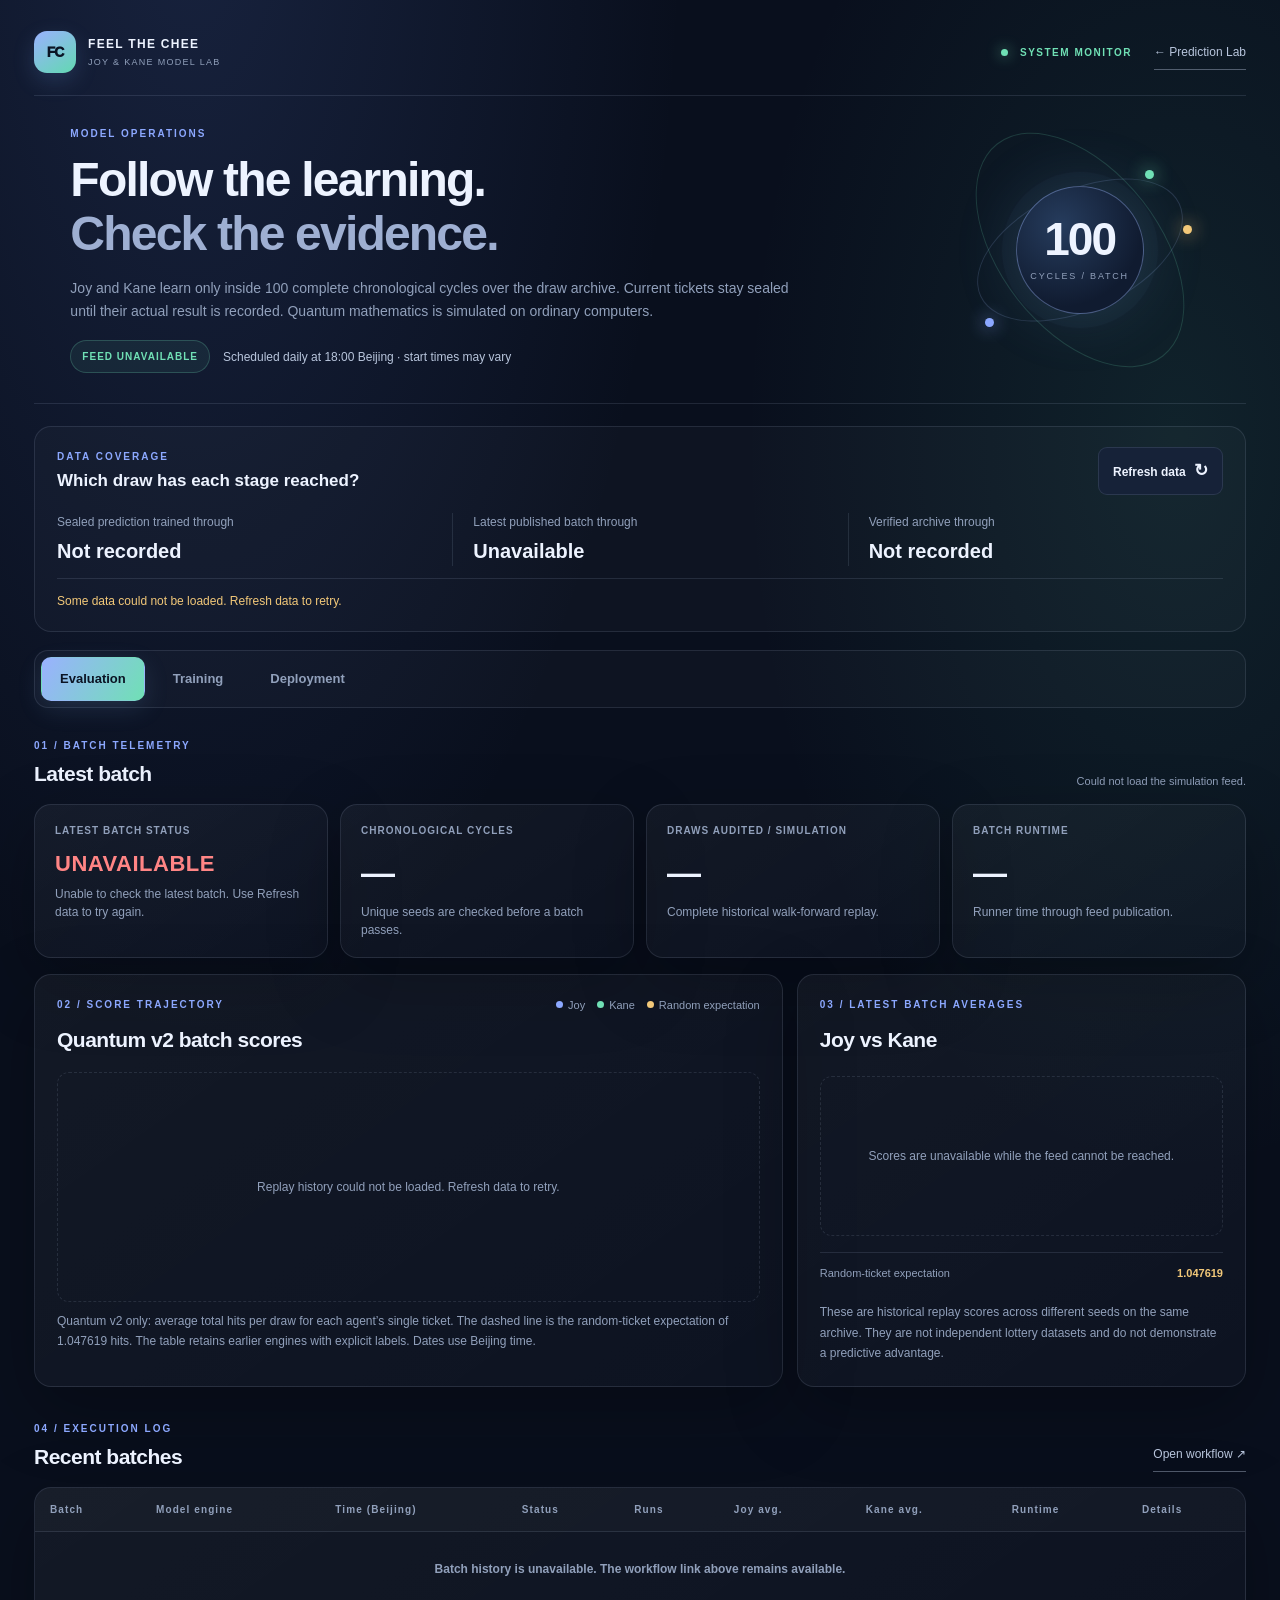
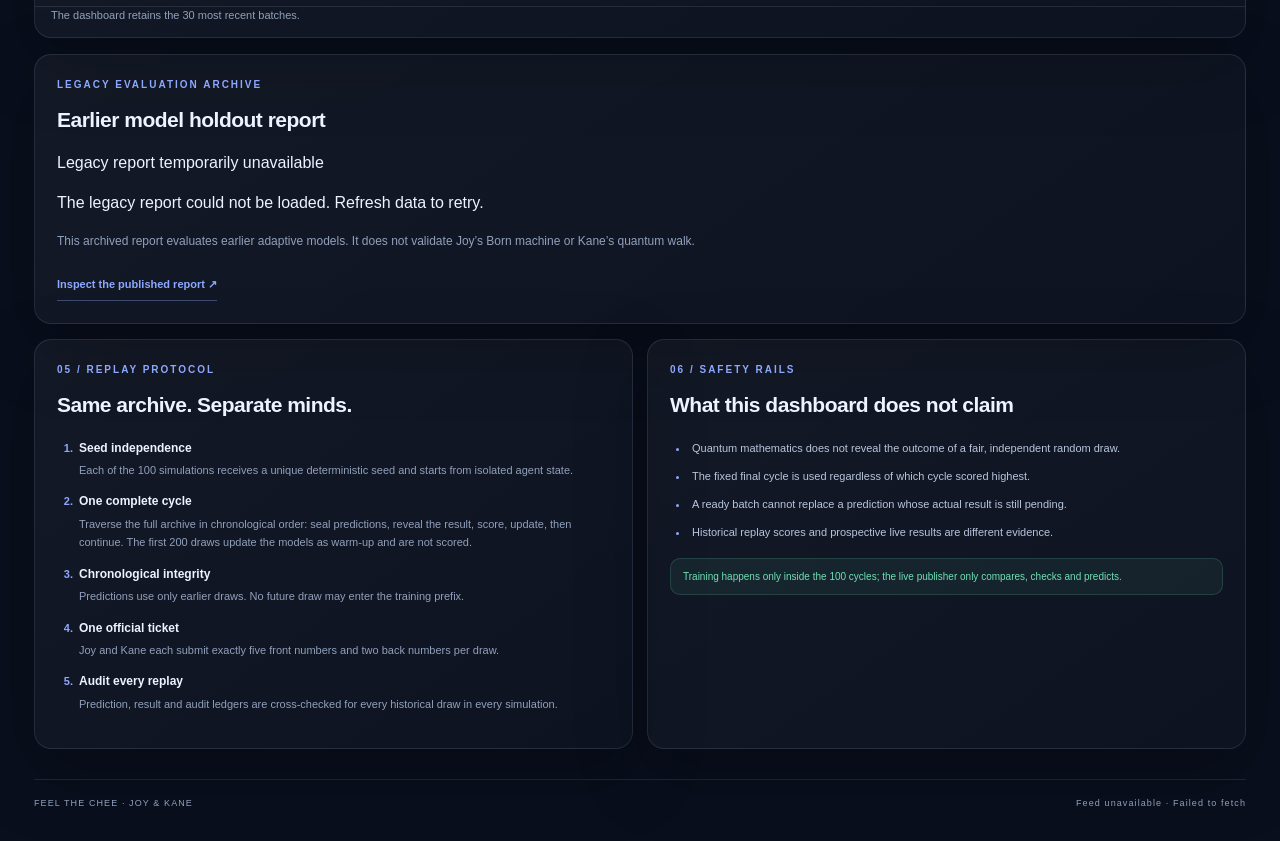
==== commit a9dcbff6: "Implement distinct quantum models and batch-only chronological learning loop" ====
--- a/simulation.html
+++ b/simulation.html
@@ -4,7 +4,7 @@
   <meta charset="UTF-8">
   <meta name="viewport" content="width=device-width, initial-scale=1.0">
   <meta name="theme-color" content="#0b1120">
-  <meta name="description" content="Follow Joy and Kane's historical evaluations, live training and research candidates. Check archive freshness, batch results and model release status.">
+  <meta name="description" content="Follow Joy and Kane’s 100-cycle historical training, sealed predictions, actual draw comparisons and model publication gate.">
   <title>Model Operations · Feel the Chee</title>
   <link rel="stylesheet" href="./assets/simulation-dashboard.css?v=20261126-1">
 </head>
@@ -14,7 +14,7 @@
     <header class="topbar">
       <a class="brand" href="./index.html" aria-label="Back to Feel the Chee home">
         <span class="brand-mark">FC</span>
-        <span><strong>FEEL THE CHEE</strong><small>JOY & KANE RESEARCH LAB</small></span>
+        <span><strong>FEEL THE CHEE</strong><small>JOY & KANE MODEL LAB</small></span>
       </a>
       <div class="topbar-right">
         <span class="live-indicator"><i></i> SYSTEM MONITOR</span>
@@ -26,7 +26,7 @@
         <div class="hero-copy">
           <p class="eyebrow">MODEL OPERATIONS</p>
           <h1>Follow the learning.<br><span>Check the evidence.</span></h1>
-          <p class="hero-subtitle">Track historical replays, published model states and research in one place. Each daily batch runs 100 full chronological cycles over the same draw history, with one sealed ticket per agent per draw.</p>
+          <p class="hero-subtitle">Joy and Kane learn only inside 100 complete chronological cycles over the draw archive. Current tickets stay sealed until their actual result is recorded. Quantum mathematics is simulated on ordinary computers.</p>
           <div class="hero-meta">
             <span class="schedule-pill" id="scheduleStatus" role="status">CHECKING FEED</span>
             <span class="schedule-text">Scheduled daily at 18:00 Beijing · start times may vary</span>
@@ -41,9 +41,9 @@
       <section class="freshness-panel" aria-labelledby="freshnessHeading">
         <div class="freshness-heading"><div><p class="eyebrow">DATA COVERAGE</p><h2 id="freshnessHeading">Which draw has each stage reached?</h2></div><button type="button" class="refresh-button" id="refreshData">Refresh data <span aria-hidden="true">↻</span></button></div>
         <dl class="freshness-grid">
-          <div><dt>Live models through</dt><dd id="liveArchiveDate" data-state="loading">Checking…</dd></div>
-          <div><dt>Latest replay through</dt><dd id="batchArchiveDate" data-state="loading">Checking…</dd></div>
-          <div><dt>Research through</dt><dd id="researchArchiveDate" data-state="loading">Checking…</dd></div>
+          <div><dt>Sealed prediction trained through</dt><dd id="liveArchiveDate" data-state="loading">Checking…</dd></div>
+          <div><dt>Latest published batch through</dt><dd id="batchArchiveDate" data-state="loading">Checking…</dd></div>
+          <div><dt>Verified archive through</dt><dd id="verifiedArchiveDate" data-state="loading">Checking…</dd></div>
         </dl>
         <p class="freshness-note" id="archiveFreshness" role="status">Checking the latest published data for each stage…</p>
       </section>
@@ -53,16 +53,29 @@
         <button class="ops-tab" id="tab-deployment" type="button" role="tab" aria-selected="false" aria-controls="ops-deployment" tabindex="-1" data-ops-tab="deployment">Deployment</button>
       </div>
       <section class="ops-panel" id="ops-training" role="tabpanel" aria-labelledby="tab-training" tabindex="0" hidden>
-        <div class="section-heading"><div><p class="eyebrow">01 / LIVE MODEL TELEMETRY</p><h2>Training operations</h2></div><div class="updated-label" id="trainingUpdated">Loading live model state…</div></div>
-        <div class="ops-kpi-grid"><article class="metric-card"><div class="metric-label">MODEL VERSION</div><div class="metric-value ops-value" id="trainModelVersion">—</div><div class="metric-foot">Current published model state</div></article><article class="metric-card"><div class="metric-label">HISTORICAL OBSERVATIONS</div><div class="metric-value" id="trainObservations">—</div><div class="metric-foot">Chronological draws processed</div></article><article class="metric-card"><div class="metric-label">LEARNING METHOD</div><div class="metric-value ops-value" id="trainMode">—</div><div class="metric-foot">Predict, reveal, score, then update</div></article><article class="metric-card"><div class="metric-label">LAST REPLAY UPDATE</div><div class="metric-value ops-value" id="trainLastRun">—</div><div class="metric-foot" id="trainRunState">Reading replay record</div></article></div>
-        <div class="ops-two-col"><article class="panel"><div class="panel-heading"><div><p class="eyebrow">JOY / ADAPTIVE HIT MODEL</p><h2>Joy training state</h2></div><span class="ops-chip joy-chip">JOY</span></div><div id="joyTrainingCard" class="ops-agent-state"></div></article><article class="panel"><div class="panel-heading"><div><p class="eyebrow">KANE / ADAPTIVE HIT MODEL</p><h2>Kane training state</h2></div><span class="ops-chip kane-chip">KANE</span></div><div id="kaneTrainingCard" class="ops-agent-state"></div></article></div>
-        <article class="panel"><div class="panel-heading"><div><p class="eyebrow">RESEARCH REGISTRY</p><h2>Experiment memory</h2></div><span class="ops-chip" id="researchStatus">WAITING</span></div><div id="researchSummary" class="ops-agent-state">Waiting for the first published research cycle.</div><div class="table-scroll"><table><thead><tr><th>Agent</th><th>Configuration</th><th>Historical hits</th><th>Research baseline</th><th>Decision</th><th>Package</th></tr></thead><tbody id="researchRows"><tr><td colspan="6">No experiments published.</td></tr></tbody></table></div><p class="caveat">Exploratory scores on previously observed data, not independent evidence. Each configuration is tested once per archive and engine version.</p></article>
-        <article class="panel ops-explainer"><p class="eyebrow">CHRONOLOGICAL LEARNING</p><h2>Predict. Reveal. Score. Update.</h2><p>Each simulation cycle traverses the historical draw archive in chronological order. After the initial warm-up, Joy and Kane each seal one ticket, compare it with the revealed result, update their separate states, and continue to the next draw. The million-cycle optimizer has been removed. The current 100-cycle batch remains isolated from the published live model state and prediction lock.</p><div class="ops-links"><a href="https://github.com/kanewang0929-ops/feel-the-chee/actions/workflows/daily-simulation-batch.yml" target="_blank" rel="noopener">Open 100-cycle workflow ↗</a><a href="https://github.com/kanewang0929-ops/feel-the-chee/blob/main/data/joy-kane-model-state.json" target="_blank" rel="noopener">Inspect model-state file ↗</a></div></article>
+        <div class="section-heading"><div><p class="eyebrow">01 / MODEL PROVENANCE</p><h2>Training and sealed models</h2></div><div class="updated-label" id="trainingUpdated">Loading model publication…</div></div>
+        <div class="ops-kpi-grid">
+          <article class="metric-card"><div class="metric-label">SEALED MODEL VERSION</div><div class="metric-value ops-value" id="trainModelVersion">—</div><div class="metric-foot">Model that produced the current tickets</div></article>
+          <article class="metric-card"><div class="metric-label">BATCH TRAINING OBSERVATIONS</div><div class="metric-value" id="trainObservations">—</div><div class="metric-foot">Per agent in the selected final cycle</div></article>
+          <article class="metric-card"><div class="metric-label">COMPLETED TRAINING CYCLES</div><div class="metric-value ops-value" id="trainMode">—</div><div class="metric-foot">All 100 must complete before use</div></article>
+          <article class="metric-card"><div class="metric-label">ELIGIBLE PACKAGE CREATED</div><div class="metric-value ops-value" id="trainLastRun">—</div><div class="metric-foot" id="trainRunState">Checking training package</div></article>
+        </div>
+        <div class="ops-two-col">
+          <article class="panel"><div class="panel-heading"><div><p class="eyebrow">CURRENT SEALED PREDICTION</p><h2>Joy model provenance</h2></div><span class="ops-chip joy-chip">JOY</span></div><div id="joyTrainingCard" class="ops-agent-state"></div></article>
+          <article class="panel"><div class="panel-heading"><div><p class="eyebrow">CURRENT SEALED PREDICTION</p><h2>Kane model provenance</h2></div><span class="ops-chip kane-chip">KANE</span></div><div id="kaneTrainingCard" class="ops-agent-state"></div></article>
+        </div>
+        <article class="panel"><div class="panel-heading"><div><p class="eyebrow">100-CYCLE TRAINING PACKAGE</p><h2>Latest eligible batch</h2></div><span class="ops-chip" id="batchPackageStatus">CHECKING</span></div><div id="batchPackageSummary" class="ops-agent-state">Loading package metadata…</div><p class="caveat">A ready training package does not replace an unresolved ticket. Current prediction provenance is shown separately above.</p></article>
+        <article class="panel ops-explainer"><p class="eyebrow">ONE TRAINING PATH</p><h2>Predict. Reveal. Score. Learn.</h2><p>Each cycle starts from its own initial Joy and Kane states and traverses the archive in order. The first 200 draws are learned as warm-up and excluded from reported hit scores. Every later draw has one sealed ticket per agent before its result is revealed. Parameters update only inside this process.</p><p>Joy uses a quantum circuit Born machine. Kane uses a split-step quantum walk. Both run as classical simulations. The training objective is exact unordered-ticket negative log likelihood after reveal; the public score remains front hits plus back hits.</p><p>After all 100 cycles pass, the fixed final cycle supplies the next model checkpoint. No best-scoring seed or ensemble is selected. The separate optimizer and research trainer are retired.</p><div class="ops-links"><a href="https://github.com/kanewang0929-ops/feel-the-chee/actions/workflows/daily-simulation-batch.yml" target="_blank" rel="noopener">Open 100-cycle workflow ↗</a><a href="https://github.com/kanewang0929-ops/feel-the-chee/blob/main/docs/joy-kane-quantum-direction.md" target="_blank" rel="noopener">Read model definitions ↗</a></div></article>
       </section>
       <section class="ops-panel" id="ops-deployment" role="tabpanel" aria-labelledby="tab-deployment" tabindex="0" hidden>
-        <div class="section-heading"><div><p class="eyebrow">03 / RELEASE GOVERNANCE</p><h2>Model deployment</h2></div><div class="updated-label" id="deploymentUpdated">Checking active production model…</div></div>
-        <div class="ops-kpi-grid"><article class="metric-card"><div class="metric-label">ACTIVE LIVE VERSION</div><div class="metric-value ops-value" id="deployVersion">—</div><div class="metric-foot">Currently serving prediction workflow</div></article><article class="metric-card"><div class="metric-label">LIVE PREDICTION LOCK</div><div class="metric-value ops-value" id="deployIssue">—</div><div class="metric-foot" id="deployLockDate">No lock information</div></article><article class="metric-card"><div class="metric-label">CANDIDATE STATUS</div><div class="metric-value ops-value" id="candidateStatus">NOT READY</div><div class="metric-foot" id="candidateDetail">No approved candidate package has been published.</div></article><article class="metric-card"><div class="metric-label">AUTO-PROMOTION</div><div class="metric-value ops-value">DISABLED</div><div class="metric-foot">Simulation scores never replace live models automatically.</div></article></div>
-        <article class="panel deployment-guard"><p class="eyebrow">EXPLICIT APPROVAL REQUIRED</p><h2>Promotion gate</h2><p>A candidate must have a traceable model-state package, pass chronological and leakage checks, include a matched random-baseline evaluation, and receive human approval. No simulation batch can promote a model by itself.</p><ol class="promotion-steps"><li><b>Prepare</b><span>Produce a candidate model-state package from a documented training run.</span></li><li><b>Evaluate</b><span>Run chronological holdout evaluation and compare against the matched random baseline.</span></li><li><b>Review</b><span>Inspect the evidence, weight changes and prediction-lock compatibility.</span></li><li><b>Approve</b><span>Approve a dedicated promotion change before it is merged into the live model files.</span></li></ol><div class="approval-status" id="approvalStatus">No candidate is currently eligible for promotion. The active live model remains unchanged.</div><div class="ops-links"><a href="https://github.com/kanewang0929-ops/feel-the-chee/actions/workflows/holdout-evaluation.yml" target="_blank" rel="noopener">Run chronological evaluation ↗</a><a href="https://github.com/kanewang0929-ops/feel-the-chee/actions/workflows/sync-draws.yml" target="_blank" rel="noopener">Inspect live workflow ↗</a><a href="https://github.com/kanewang0929-ops/feel-the-chee/pulls" target="_blank" rel="noopener">Review promotion changes ↗</a></div></article>
+        <div class="section-heading"><div><p class="eyebrow">02 / RESULT AND TRAINING GATE</p><h2>Prediction publication</h2></div><div class="updated-label" id="deploymentUpdated">Checking publication…</div></div>
+        <div class="ops-kpi-grid">
+          <article class="metric-card"><div class="metric-label">SEALED MODEL VERSION</div><div class="metric-value ops-value" id="deployVersion">—</div><div class="metric-foot">Prediction provenance, separate from runtime</div></article>
+          <article class="metric-card"><div class="metric-label">LIVE PREDICTION LOCK</div><div class="metric-value ops-value" id="deployIssue">—</div><div class="metric-foot" id="deployLockDate">Checking lock</div></article>
+          <article class="metric-card"><div class="metric-label">ELIGIBLE TRAINING BATCH</div><div class="metric-value ops-value" id="candidateStatus">CHECKING</div><div class="metric-foot" id="candidateDetail">Checking the complete batch package</div></article>
+          <article class="metric-card"><div class="metric-label">PUBLICATION RUNTIME</div><div class="metric-value ops-value" id="runtimeVersion">—</div><div class="metric-foot">Runtime upgrades never relabel old tickets</div></article>
+        </div>
+        <article class="panel deployment-guard"><p class="eyebrow">AUTOMATIC · REQUIRED CHECKS</p><h2 id="gateStatus">Checking publication gate…</h2><p id="gateDetail">Waiting for the published gate record.</p><ol class="promotion-steps"><li><b>Compare</b><span>Score the exact previously sealed tickets against the verified actual draw.</span></li><li><b>Train</b><span>Complete all 100 chronological cycles using an archive that includes that result.</span></li><li><b>Verify</b><span>Check the archive, engine version, package integrity and fixed final-cycle checkpoint.</span></li><li><b>Seal</b><span>Generate one next-draw ticket from Joy and one from Kane, then lock both.</span></li></ol><div class="approval-status">Last genuinely scored live issue: <strong id="lastScoredIssue">Checking…</strong></div><p class="caveat">Missing results, an incomplete or stale batch, or a failed check leave the next prediction pending. A newer batch never changes an unresolved prediction.</p><div class="ops-links"><a href="https://github.com/kanewang0929-ops/feel-the-chee/actions/workflows/sync-draws.yml" target="_blank" rel="noopener">Inspect result and publication workflow ↗</a><a href="https://github.com/kanewang0929-ops/feel-the-chee/blob/main/data/joy-kane-live-lock.json" target="_blank" rel="noopener">Inspect current lock ↗</a></div></article>
       </section>
       <section class="ops-panel active" id="ops-evaluation" role="tabpanel" aria-labelledby="tab-evaluation" tabindex="0">
     <section class="section-heading">
@@ -77,9 +90,9 @@
       </section>
       <section class="performance-grid">
         <article class="panel chart-panel">
-          <div class="panel-heading"><div><p class="eyebrow">02 / SCORE TRAJECTORY</p><h2>Across daily batches</h2></div><div class="legend"><span class="legend-joy">Joy</span><span class="legend-kane">Kane</span><span class="legend-baseline">Random expectation</span></div></div>
-          <div id="historyChart" class="chart-wrap"><div class="empty-state">The chart will appear after the first 100-run batch is complete.</div></div>
-          <p class="chart-note">Average total hits per draw for each agent's single ticket. The dashed line is the random-ticket expectation of 1.047619 hits. Dates use Beijing time; exact values appear in the table below.</p>
+          <div class="panel-heading"><div><p class="eyebrow">02 / SCORE TRAJECTORY</p><h2>Quantum v2 batch scores</h2></div><div class="legend"><span class="legend-joy">Joy</span><span class="legend-kane">Kane</span><span class="legend-baseline">Random expectation</span></div></div>
+          <div id="historyChart" class="chart-wrap"><div class="empty-state">Quantum v2 scores will appear after the first complete 100-cycle batch.</div></div>
+          <p class="chart-note">Quantum v2 only: average total hits per draw for each agent’s single ticket. The dashed line is the random-ticket expectation of 1.047619 hits. The table retains earlier engines with explicit labels. Dates use Beijing time.</p>
         </article>
         <article class="panel benchmark-panel">
           <p class="eyebrow">03 / LATEST BATCH AVERAGES</p><h2>Joy vs Kane</h2>
@@ -93,16 +106,16 @@
         <a class="github-link" href="https://github.com/kanewang0929-ops/feel-the-chee/actions/workflows/daily-simulation-batch.yml" target="_blank" rel="noopener">Open workflow ↗</a>
       </section>
       <section class="panel table-panel">
-        <div class="table-scroll" tabindex="0" role="region" aria-label="Recent simulation batches"><table><caption class="sr-only">Recent batch times in Beijing, results and workflow logs</caption><thead><tr><th scope="col">Batch</th><th scope="col">Time (Beijing)</th><th scope="col">Status</th><th scope="col">Runs</th><th scope="col">Joy avg.</th><th scope="col">Kane avg.</th><th scope="col">Runtime</th><th scope="col">Details</th></tr></thead><tbody id="batchRows"><tr><td colspan="8" class="empty-cell">Loading published batches…</td></tr></tbody></table></div>
+        <div class="table-scroll" tabindex="0" role="region" aria-label="Recent simulation batches"><table><caption class="sr-only">Recent batch times in Beijing, results and workflow logs</caption><thead><tr><th scope="col">Batch</th><th scope="col">Model engine</th><th scope="col">Time (Beijing)</th><th scope="col">Status</th><th scope="col">Runs</th><th scope="col">Joy avg.</th><th scope="col">Kane avg.</th><th scope="col">Runtime</th><th scope="col">Details</th></tr></thead><tbody id="batchRows"><tr><td colspan="9" class="empty-cell">Loading published batches…</td></tr></tbody></table></div>
         <p class="table-foot" id="historyMeta">The dashboard retains the 30 most recent batches.</p>
       </section>
-      <article class="panel holdout-panel"><p class="eyebrow">CHRONOLOGICAL EVALUATION</p><h2>Published holdout report</h2><p id="holdoutMeta">Checking report…</p><div id="holdoutMetrics" class="ops-agent-state"></div><p class="caveat">Previously inspected holdout data is not a fresh test for future candidates.</p><div class="ops-links"><a href="https://github.com/kanewang0929-ops/feel-the-chee/blob/simulation-data/data/chronological-holdout-report.json" target="_blank" rel="noopener">Inspect the published report ↗</a><a href="https://github.com/kanewang0929-ops/feel-the-chee/actions/workflows/holdout-evaluation.yml" target="_blank" rel="noopener">Evaluation workflow ↗</a></div></article>
+      <article class="panel holdout-panel"><p class="eyebrow">LEGACY EVALUATION ARCHIVE</p><h2>Earlier model holdout report</h2><p id="holdoutMeta">Checking report…</p><div id="holdoutMetrics" class="ops-agent-state"></div><p class="caveat">This archived report evaluates earlier adaptive models. It does not validate Joy’s Born machine or Kane’s quantum walk.</p><div class="ops-links"><a href="https://github.com/kanewang0929-ops/feel-the-chee/blob/simulation-data/data/chronological-holdout-report.json" target="_blank" rel="noopener">Inspect the published report ↗</a></div></article>
       <section class="method-grid">
         <article class="method-card">
           <p class="eyebrow">05 / REPLAY PROTOCOL</p><h2>Same archive. Separate minds.</h2>
           <ol>
             <li><b>Seed independence</b><span>Each of the 100 simulations receives a unique deterministic seed and starts from isolated agent state.</span></li>
-            <li><b>One complete cycle</b><span>Traverse the full archive in chronological order: seal predictions, reveal the result, score, update, then continue. The initial warm-up is not scored.</span></li>
+            <li><b>One complete cycle</b><span>Traverse the full archive in chronological order: seal predictions, reveal the result, score, update, then continue. The first 200 draws update the models as warm-up and are not scored.</span></li>
             <li><b>Chronological integrity</b><span>Predictions use only earlier draws. No future draw may enter the training prefix.</span></li>
             <li><b>One official ticket</b><span>Joy and Kane each submit exactly five front numbers and two back numbers per draw.</span></li>
             <li><b>Audit every replay</b><span>Prediction, result and audit ledgers are cross-checked for every historical draw in every simulation.</span></li>
@@ -111,12 +124,12 @@
         <article class="method-card guardrail-card">
           <p class="eyebrow">06 / SAFETY RAILS</p><h2>What this dashboard does not claim</h2>
           <ul>
-            <li>Past frequency or overdue numbers do not increase a number’s probability in a fair independent draw.</li>
-            <li>The highest-scoring simulation is not automatically a better model.</li>
-            <li>Daily batches do not alter the live prediction lock or live model state.</li>
-            <li>No model is promoted from these full-history replay scores alone.</li>
+            <li>Quantum mathematics does not reveal the outcome of a fair, independent random draw.</li>
+            <li>The fixed final cycle is used regardless of which cycle scored highest.</li>
+            <li>A ready batch cannot replace a prediction whose actual result is still pending.</li>
+            <li>Historical replay scores and prospective live results are different evidence.</li>
           </ul>
-          <div class="guardrail-note">Simulation mode is isolated from live prediction mode.</div>
+          <div class="guardrail-note">Training happens only inside the 100 cycles; the live publisher only compares, checks and predicts.</div>
         </article>
       </section>
       </section>
@@ -124,7 +137,7 @@
     <footer class="footer"><span>FEEL THE CHEE · JOY & KANE</span><span id="feedStatus">Dashboard feed: checking…</span></footer>
   </div>
   <noscript><p class="noscript-note">JavaScript is needed to load the live dashboards. Use the workflow and report links above to inspect the published results.</p></noscript>
-  <script src="./assets/simulation-dashboard.js?v=20261126-1"></script>
-  <script src="./assets/model-operations.js?v=20261126-optimizer-removed"></script>
+  <script src="./assets/simulation-dashboard.js?v=20261126-quantum-v2"></script>
+  <script src="./assets/model-operations.js?v=20261126-quantum-v2"></script>
 </body>
 </html>
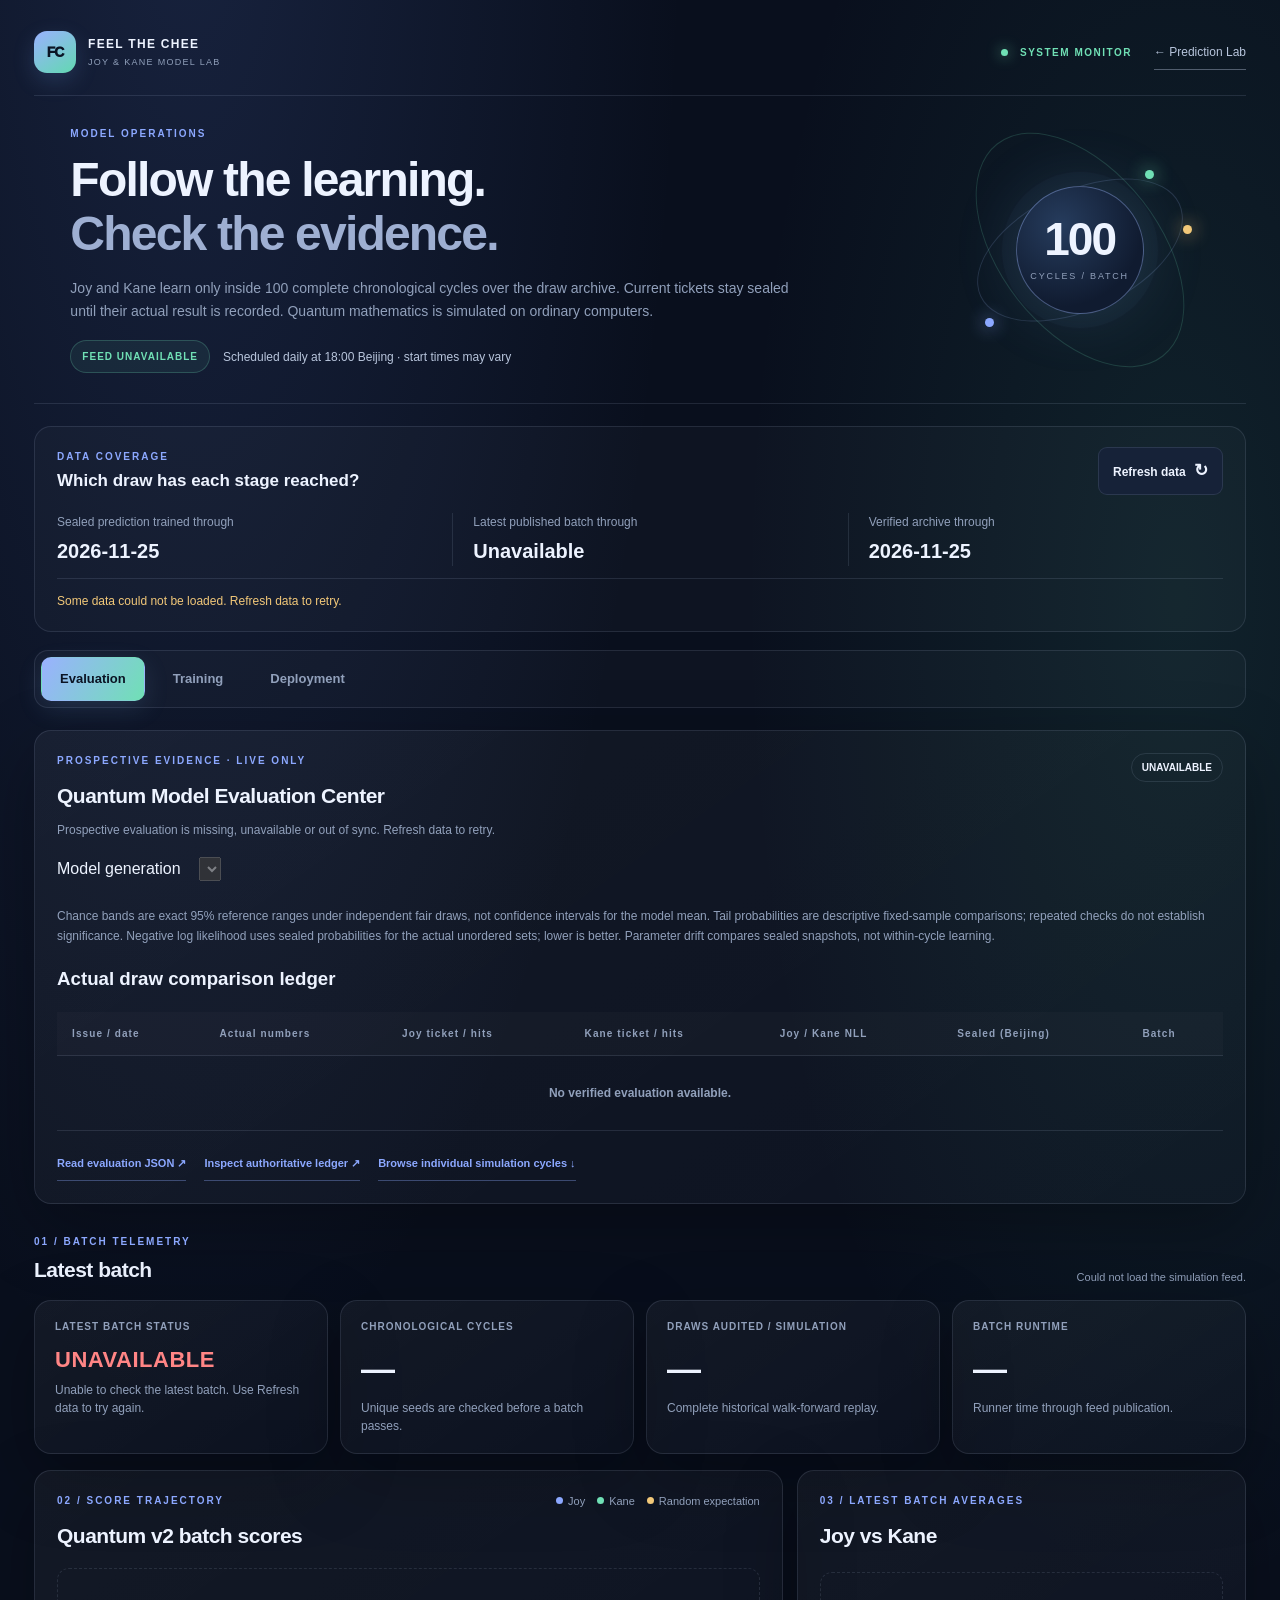
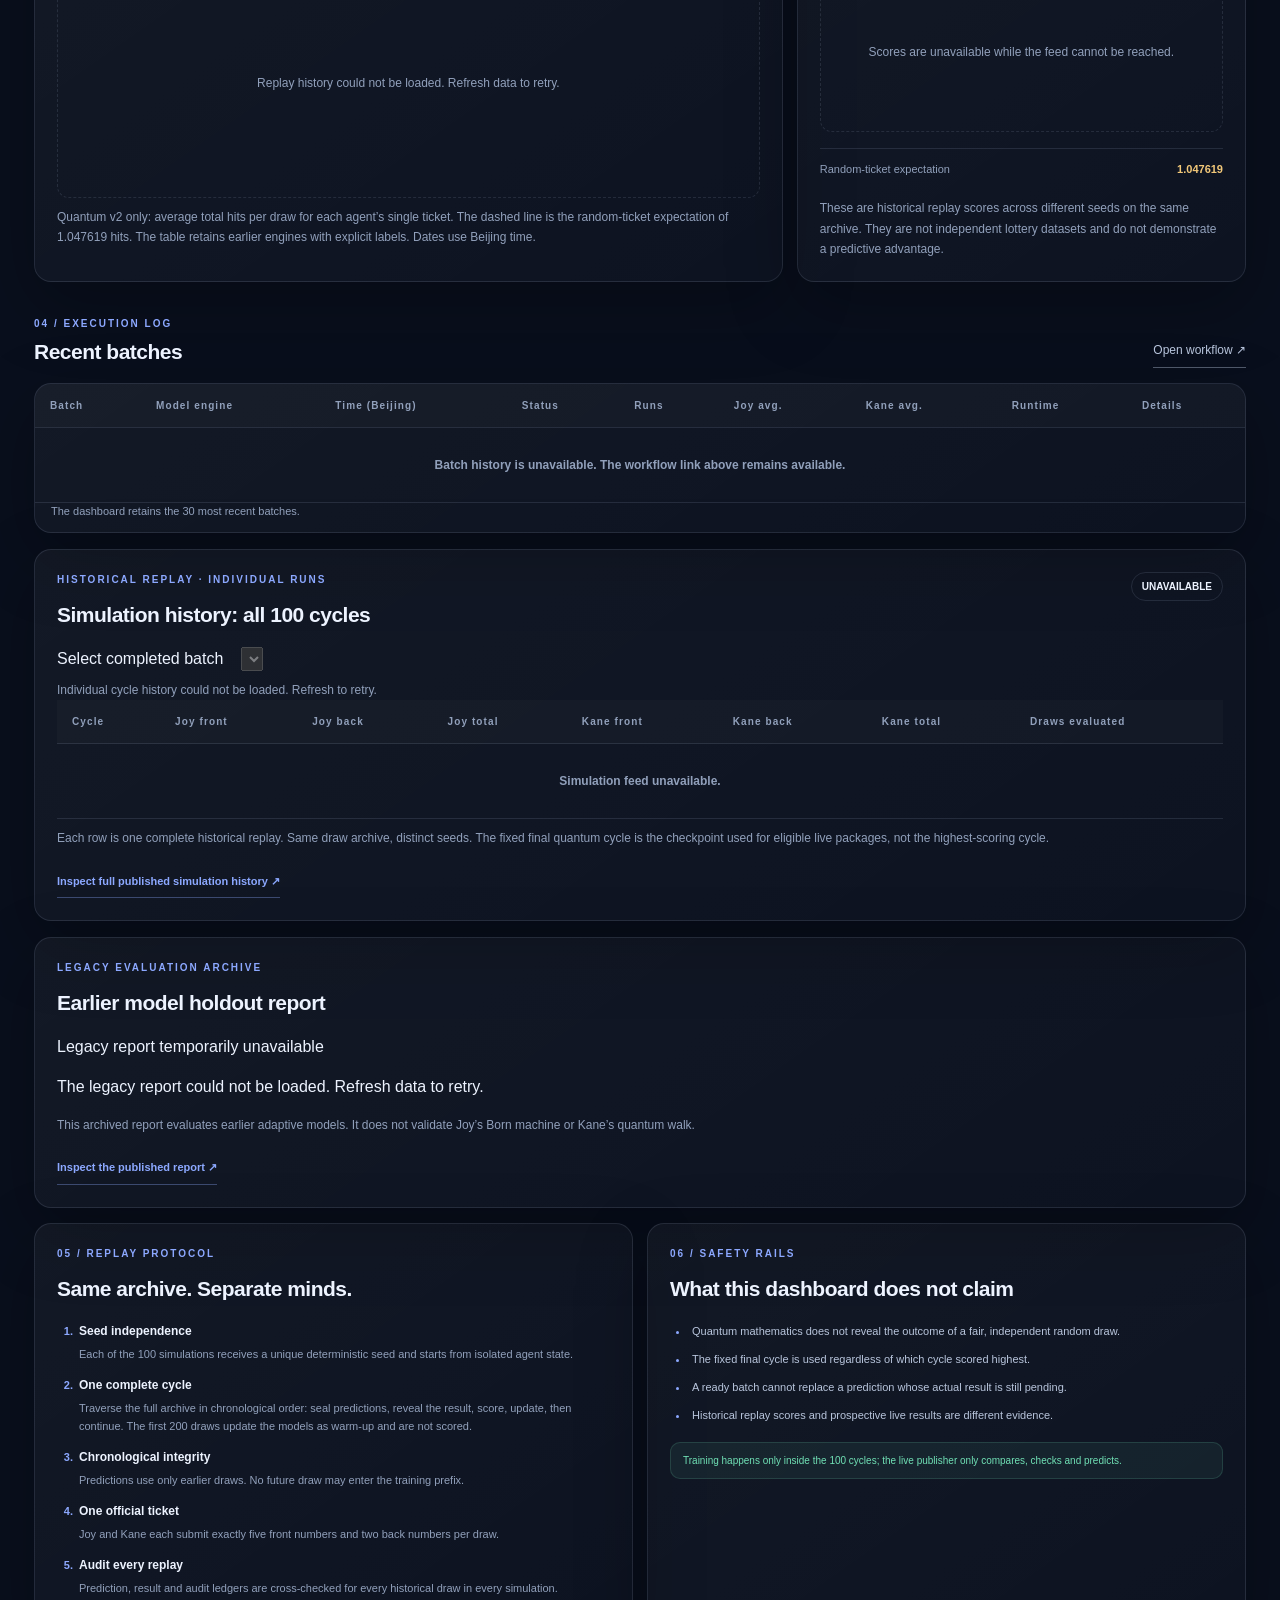
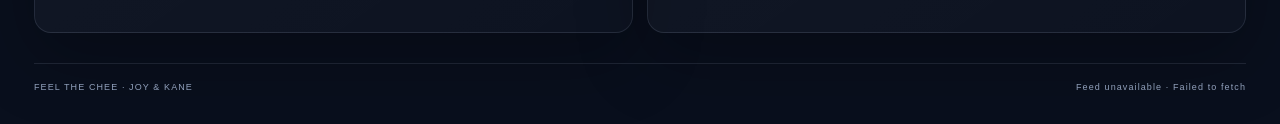
==== commit 31c1dc78: "Add Phase 4 sealed-live evaluation and individual simulation history" ====
--- a/simulation.html
+++ b/simulation.html
@@ -78,6 +78,20 @@
         <article class="panel deployment-guard"><p class="eyebrow">AUTOMATIC · REQUIRED CHECKS</p><h2 id="gateStatus">Checking publication gate…</h2><p id="gateDetail">Waiting for the published gate record.</p><ol class="promotion-steps"><li><b>Compare</b><span>Score the exact previously sealed tickets against the verified actual draw.</span></li><li><b>Train</b><span>Complete all 100 chronological cycles using an archive that includes that result.</span></li><li><b>Verify</b><span>Check the archive, engine version, package integrity and fixed final-cycle checkpoint.</span></li><li><b>Seal</b><span>Generate one next-draw ticket from Joy and one from Kane, then lock both.</span></li></ol><div class="approval-status">Last genuinely scored live issue: <strong id="lastScoredIssue">Checking…</strong></div><p class="caveat">Missing results, an incomplete or stale batch, or a failed check leave the next prediction pending. A newer batch never changes an unresolved prediction.</p><div class="ops-links"><a href="https://github.com/kanewang0929-ops/feel-the-chee/actions/workflows/sync-draws.yml" target="_blank" rel="noopener">Inspect result and publication workflow ↗</a><a href="https://github.com/kanewang0929-ops/feel-the-chee/blob/main/data/joy-kane-live-lock.json" target="_blank" rel="noopener">Inspect current lock ↗</a></div></article>
       </section>
       <section class="ops-panel active" id="ops-evaluation" role="tabpanel" aria-labelledby="tab-evaluation" tabindex="0">
+      <article class="panel" aria-labelledby="liveEvaluationHeading">
+        <div class="panel-heading"><div><p class="eyebrow">PROSPECTIVE EVIDENCE · LIVE ONLY</p><h2 id="liveEvaluationHeading">Quantum Model Evaluation Center</h2></div><span class="ops-chip" id="liveEvalStatus" role="status">CHECKING</span></div>
+        <p id="liveEvalMeta" class="caveat" role="status">Checking the verified live ledger and model provenance…</p>
+        <div id="liveEvalOverview" class="ops-agent-state"></div>
+        <div class="ops-links"><label for="liveEvalCohort">Model generation</label><select id="liveEvalCohort" aria-label="Select evaluated model generation" disabled></select></div>
+        <div id="liveEvalCohortDetail" class="caveat"></div>
+        <div id="liveEvalMetrics" class="ops-agent-state ops-two-col"></div>
+        <p class="caveat">Chance bands are exact 95% reference ranges under independent fair draws, not confidence intervals for the model mean. Tail probabilities are descriptive fixed-sample comparisons; repeated checks do not establish significance. Negative log likelihood uses sealed probabilities for the actual unordered sets; lower is better. Parameter drift compares sealed snapshots, not within-cycle learning.</p>
+        <h3>Actual draw comparison ledger</h3>
+        <div class="table-scroll" tabindex="0" role="region" aria-label="Actual live draw comparisons"><table><thead><tr><th>Issue / date</th><th>Actual numbers</th><th>Joy ticket / hits</th><th>Kane ticket / hits</th><th>Joy / Kane NLL</th><th>Sealed (Beijing)</th><th>Batch</th></tr></thead><tbody id="liveEvalRows"><tr><td colspan="7" class="empty-cell">Waiting for verified live evidence.</td></tr></tbody></table></div>
+        <p id="liveEvalMissing" class="caveat"></p>
+        <div class="ops-links"><a href="./data/joy-kane-live-evaluation.json" target="_blank" rel="noopener">Read evaluation JSON ↗</a><a href="https://github.com/kanewang0929-ops/feel-the-chee/blob/main/data/joy-kane-live-ledger.jsonl" target="_blank" rel="noopener">Inspect authoritative ledger ↗</a><a href="#simulation-cycles">Browse individual simulation cycles ↓</a></div>
+      </article>
+
     <section class="section-heading">
         <div><p class="eyebrow">01 / BATCH TELEMETRY</p><h2>Latest batch</h2></div>
         <div class="updated-label" id="updatedAt">Connecting to simulation feed…</div>
@@ -109,6 +123,15 @@
         <div class="table-scroll" tabindex="0" role="region" aria-label="Recent simulation batches"><table><caption class="sr-only">Recent batch times in Beijing, results and workflow logs</caption><thead><tr><th scope="col">Batch</th><th scope="col">Model engine</th><th scope="col">Time (Beijing)</th><th scope="col">Status</th><th scope="col">Runs</th><th scope="col">Joy avg.</th><th scope="col">Kane avg.</th><th scope="col">Runtime</th><th scope="col">Details</th></tr></thead><tbody id="batchRows"><tr><td colspan="9" class="empty-cell">Loading published batches…</td></tr></tbody></table></div>
         <p class="table-foot" id="historyMeta">The dashboard retains the 30 most recent batches.</p>
       </section>
+
+      <article class="panel" id="simulation-cycles" style="margin-top:16px;scroll-margin-top:16px">
+        <div class="panel-heading"><div><p class="eyebrow">HISTORICAL REPLAY · INDIVIDUAL RUNS</p><h2>Simulation history: all 100 cycles</h2></div><span class="ops-chip" id="cycleHistoryCount" role="status">CHECKING</span></div>
+        <div class="ops-links"><label for="cycleBatchSelect">Select completed batch</label><select id="cycleBatchSelect" aria-label="Select simulation batch" disabled></select></div>
+        <p class="caveat" id="cycleHistoryMeta">Loading individual cycle records from the published batch feed…</p>
+        <div class="table-scroll" style="max-height:440px;overflow:auto" tabindex="0" role="region" aria-label="Individual simulation cycle results"><table><thead><tr><th>Cycle</th><th>Joy front</th><th>Joy back</th><th>Joy total</th><th>Kane front</th><th>Kane back</th><th>Kane total</th><th>Draws evaluated</th></tr></thead><tbody id="cycleHistoryRows"><tr><td colspan="8" class="empty-cell">Waiting for completed batches.</td></tr></tbody></table></div>
+        <p class="caveat">Each row is one complete historical replay. Same draw archive, distinct seeds. The fixed final quantum cycle is the checkpoint used for eligible live packages, not the highest-scoring cycle.</p>
+        <div class="ops-links"><a href="https://github.com/kanewang0929-ops/feel-the-chee/blob/simulation-data/data/simulation-dashboard-history.json" target="_blank" rel="noopener">Inspect full published simulation history ↗</a></div>
+      </article>
       <article class="panel holdout-panel"><p class="eyebrow">LEGACY EVALUATION ARCHIVE</p><h2>Earlier model holdout report</h2><p id="holdoutMeta">Checking report…</p><div id="holdoutMetrics" class="ops-agent-state"></div><p class="caveat">This archived report evaluates earlier adaptive models. It does not validate Joy’s Born machine or Kane’s quantum walk.</p><div class="ops-links"><a href="https://github.com/kanewang0929-ops/feel-the-chee/blob/simulation-data/data/chronological-holdout-report.json" target="_blank" rel="noopener">Inspect the published report ↗</a></div></article>
       <section class="method-grid">
         <article class="method-card">
@@ -137,7 +160,7 @@
     <footer class="footer"><span>FEEL THE CHEE · JOY & KANE</span><span id="feedStatus">Dashboard feed: checking…</span></footer>
   </div>
   <noscript><p class="noscript-note">JavaScript is needed to load the live dashboards. Use the workflow and report links above to inspect the published results.</p></noscript>
-  <script src="./assets/simulation-dashboard.js?v=20261126-quantum-v2"></script>
-  <script src="./assets/model-operations.js?v=20261126-quantum-v2"></script>
+  <script src="./assets/simulation-dashboard.js?v=20261127-evaluation-v1"></script>
+  <script src="./assets/model-operations.js?v=20261127-evaluation-v1"></script>
 </body>
 </html>
